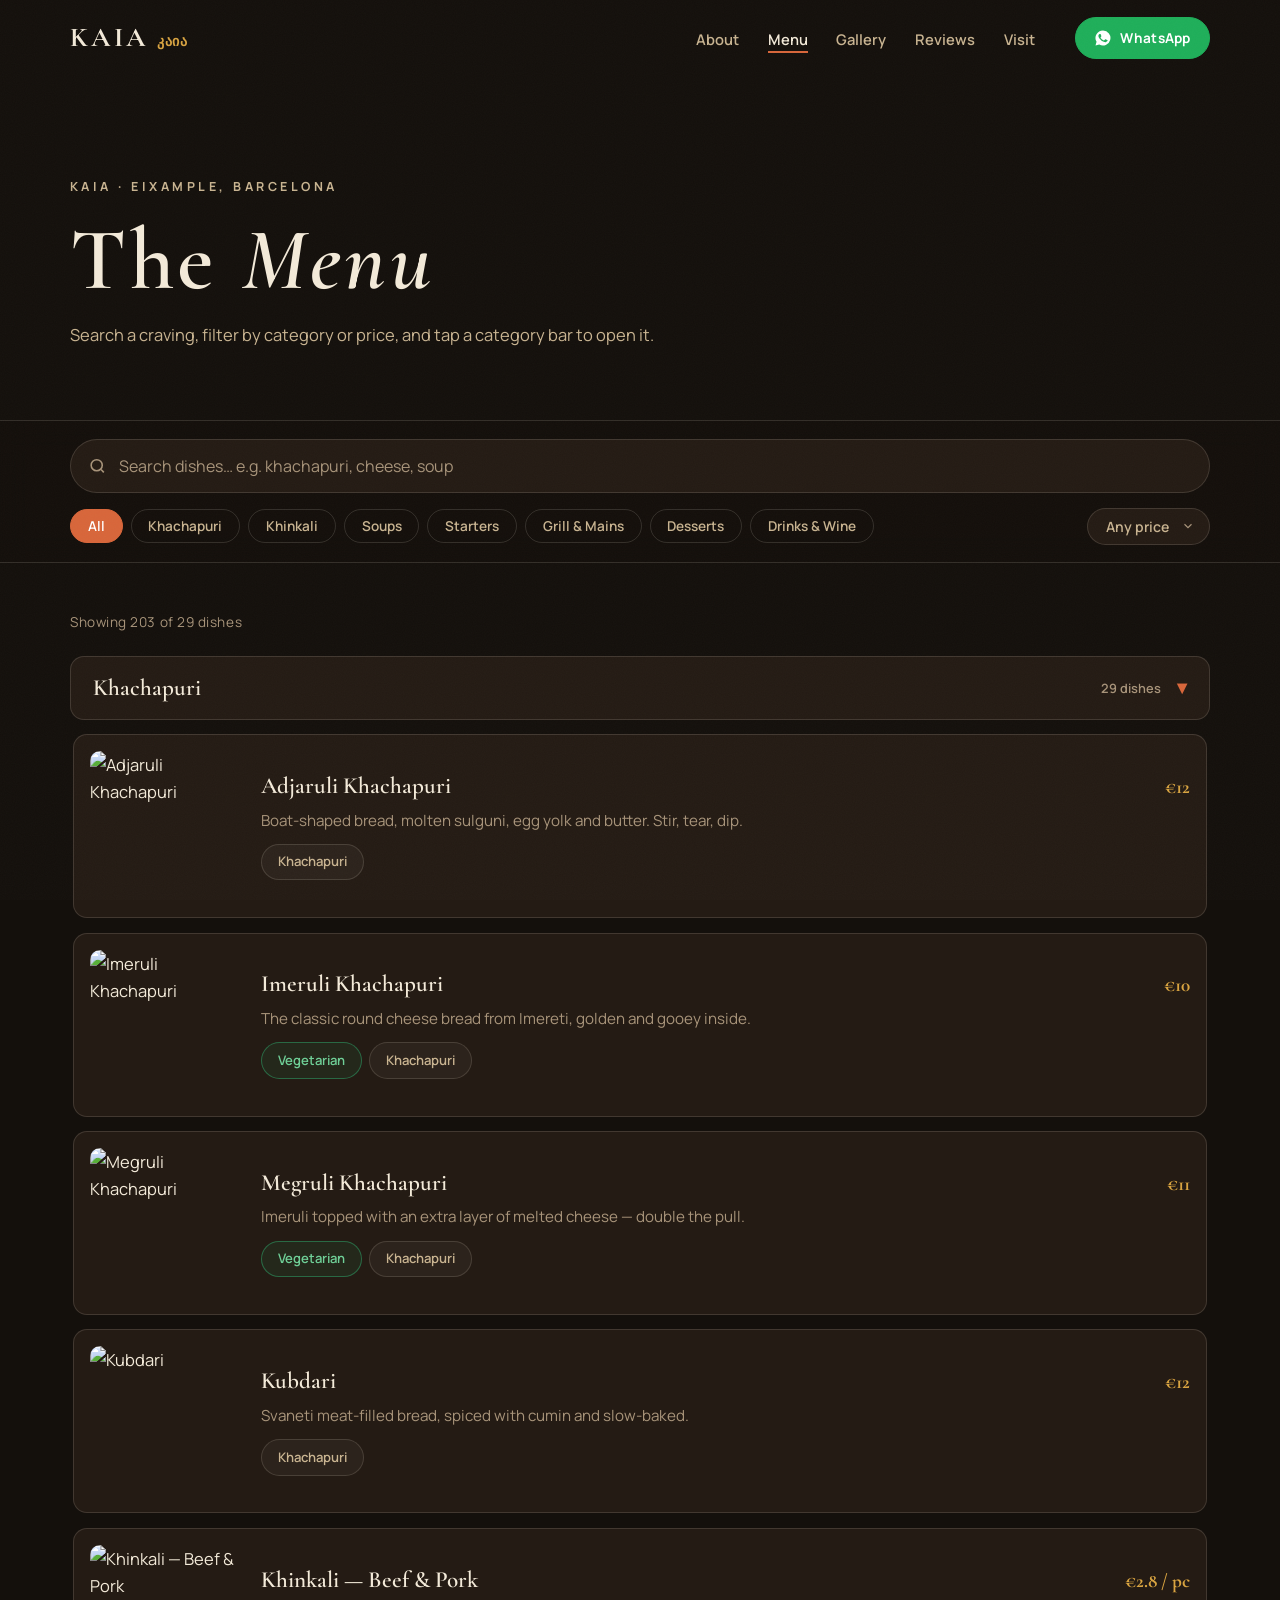
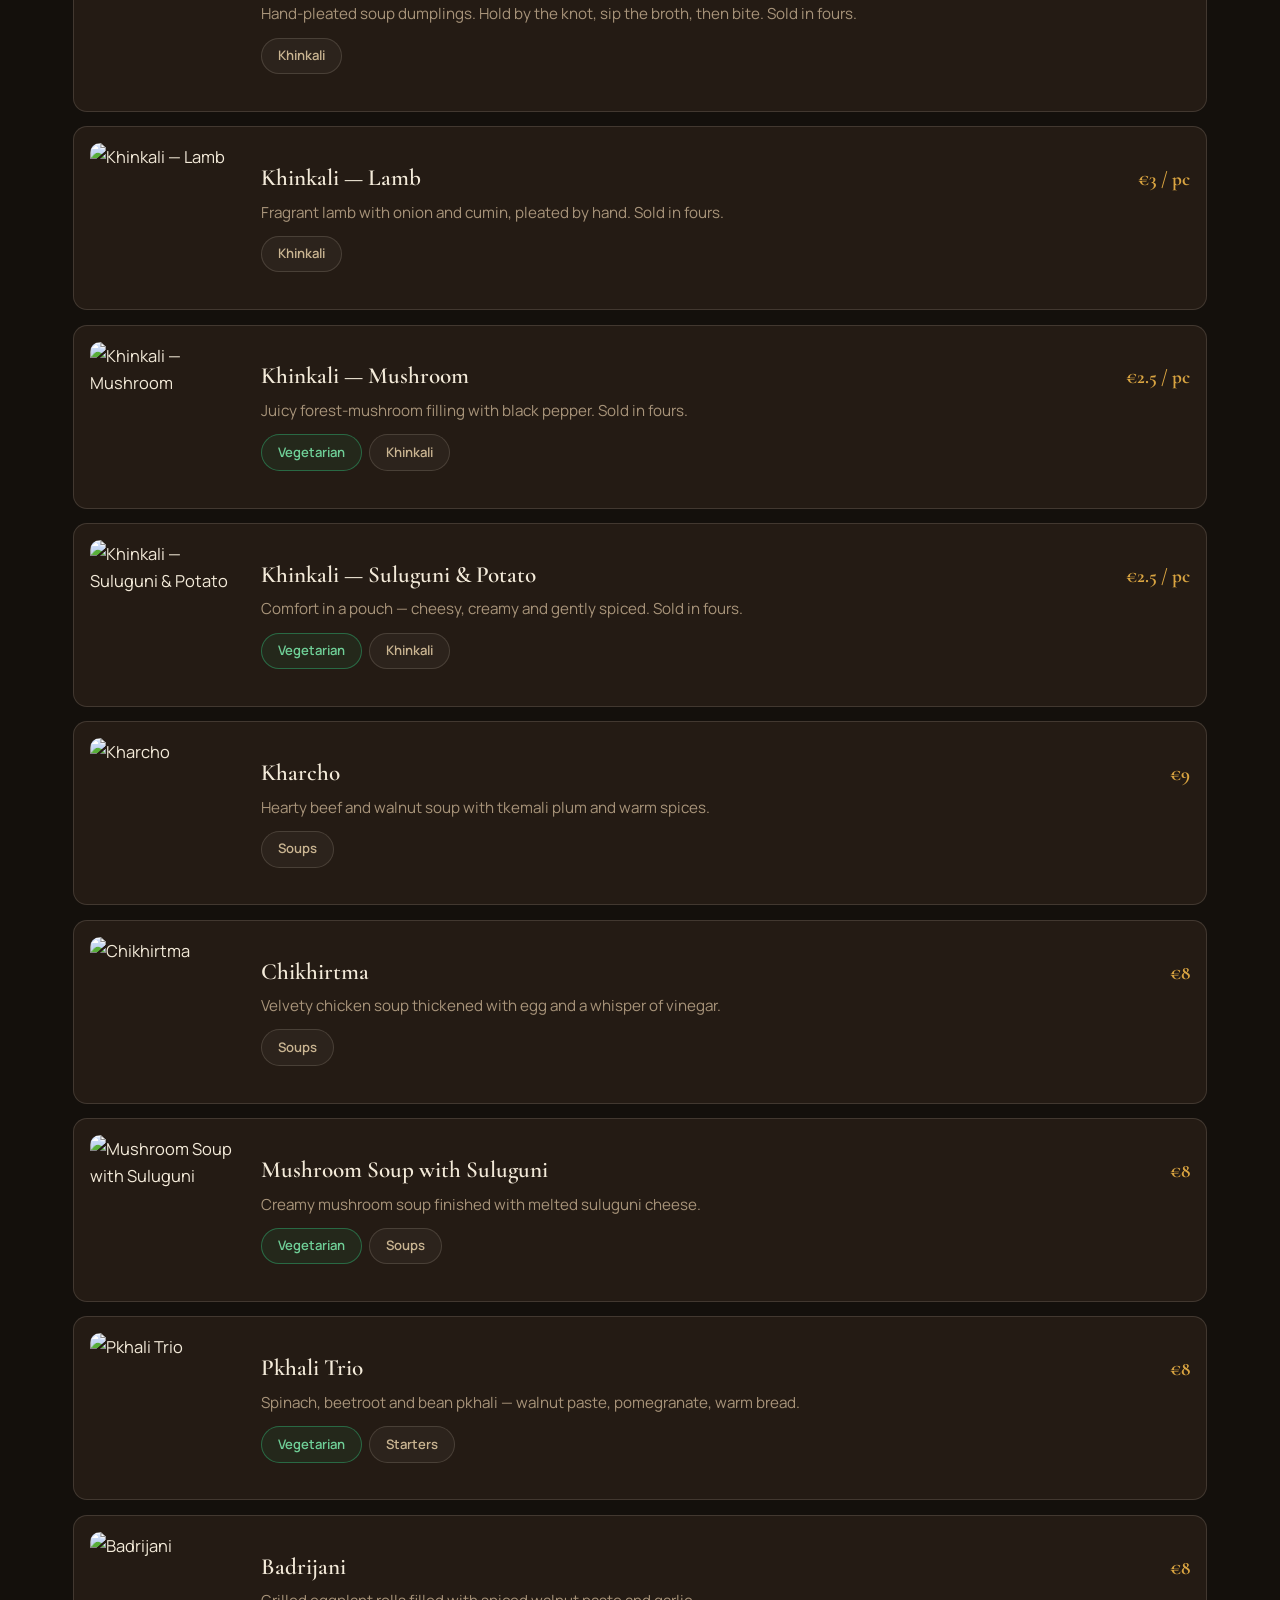
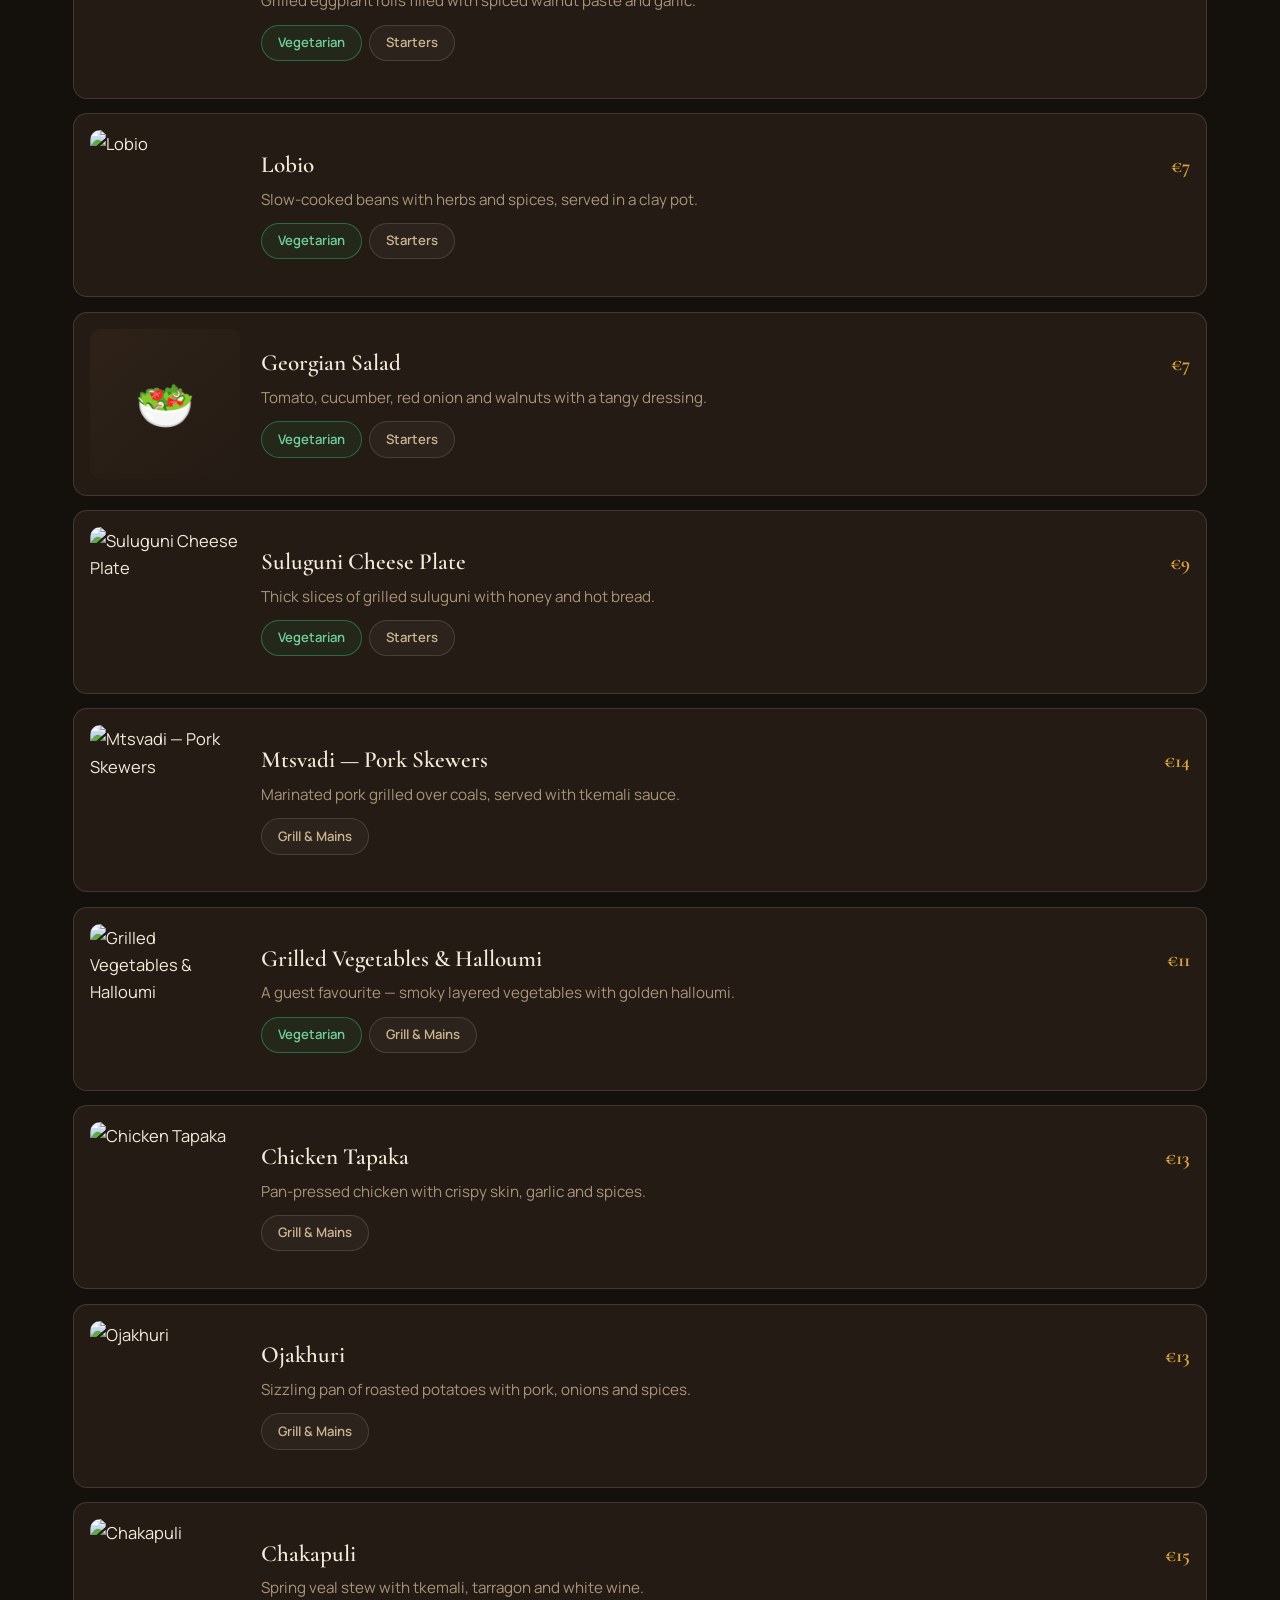
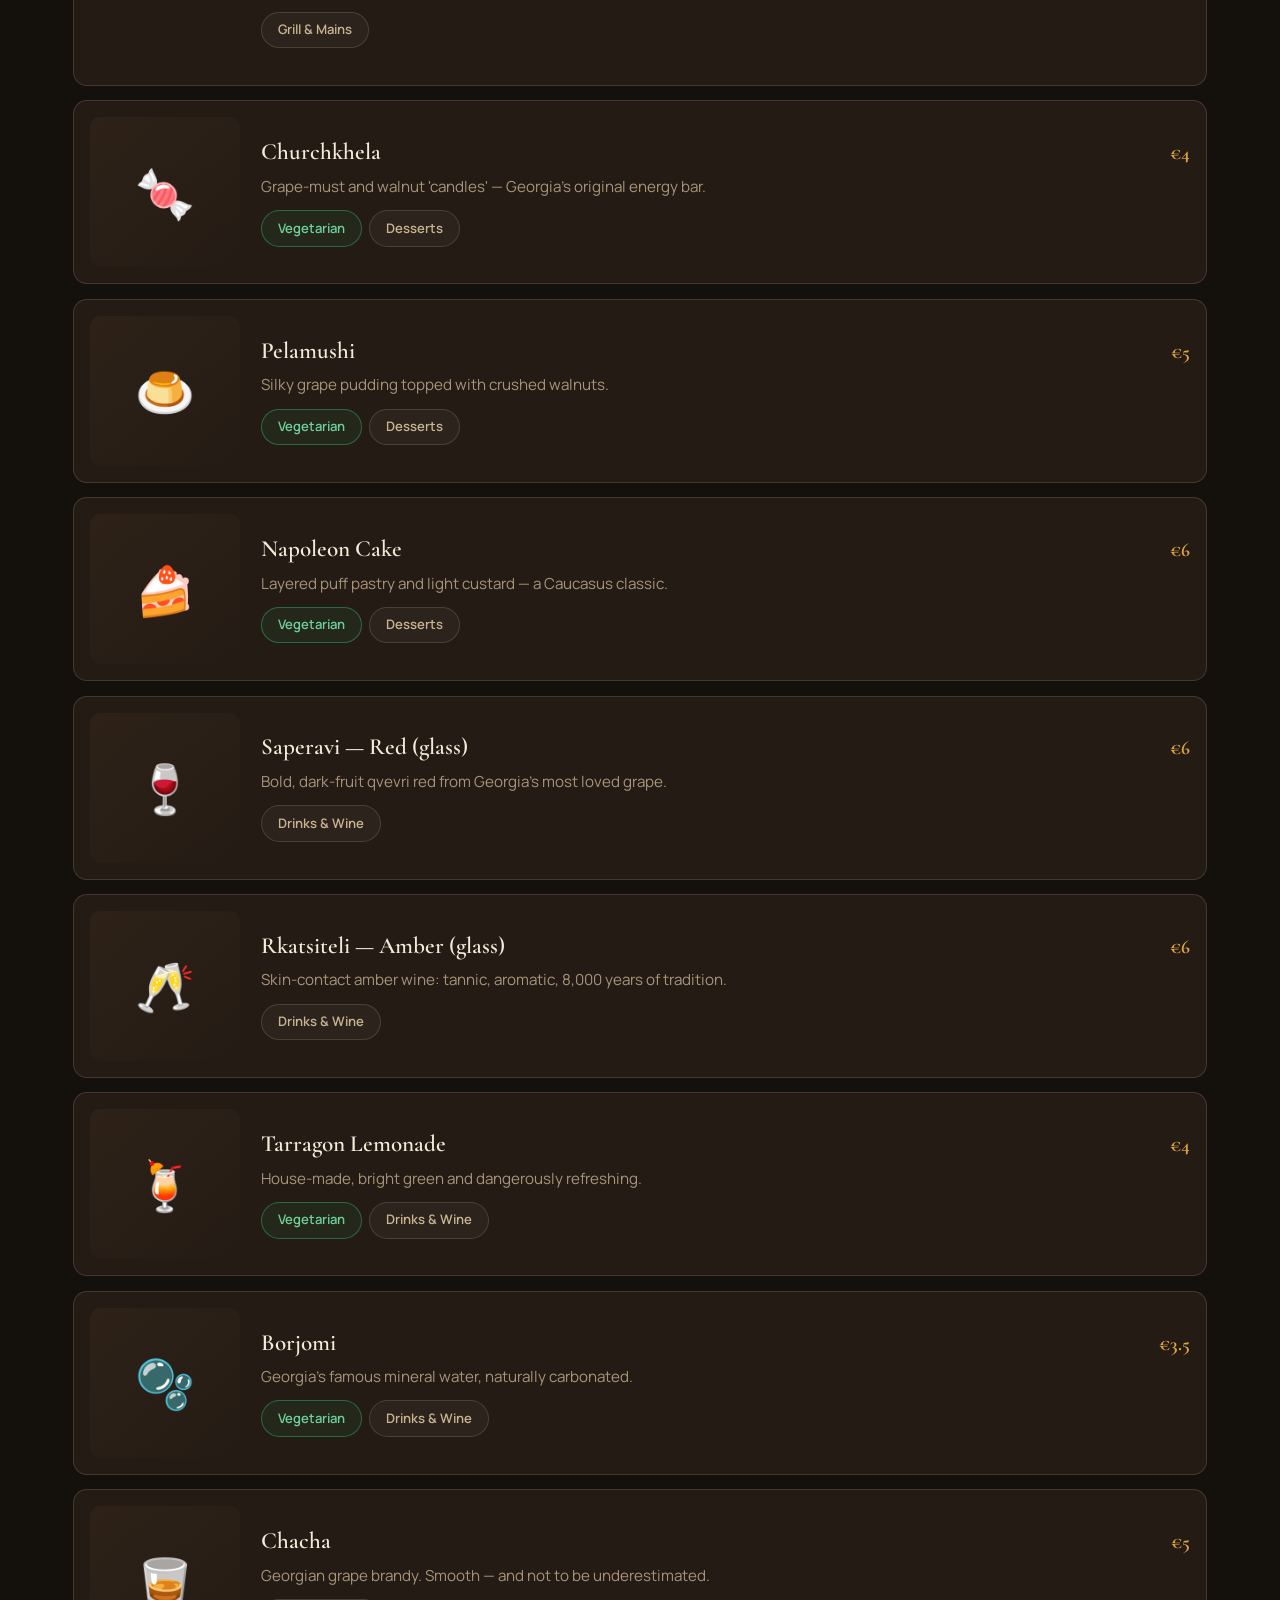
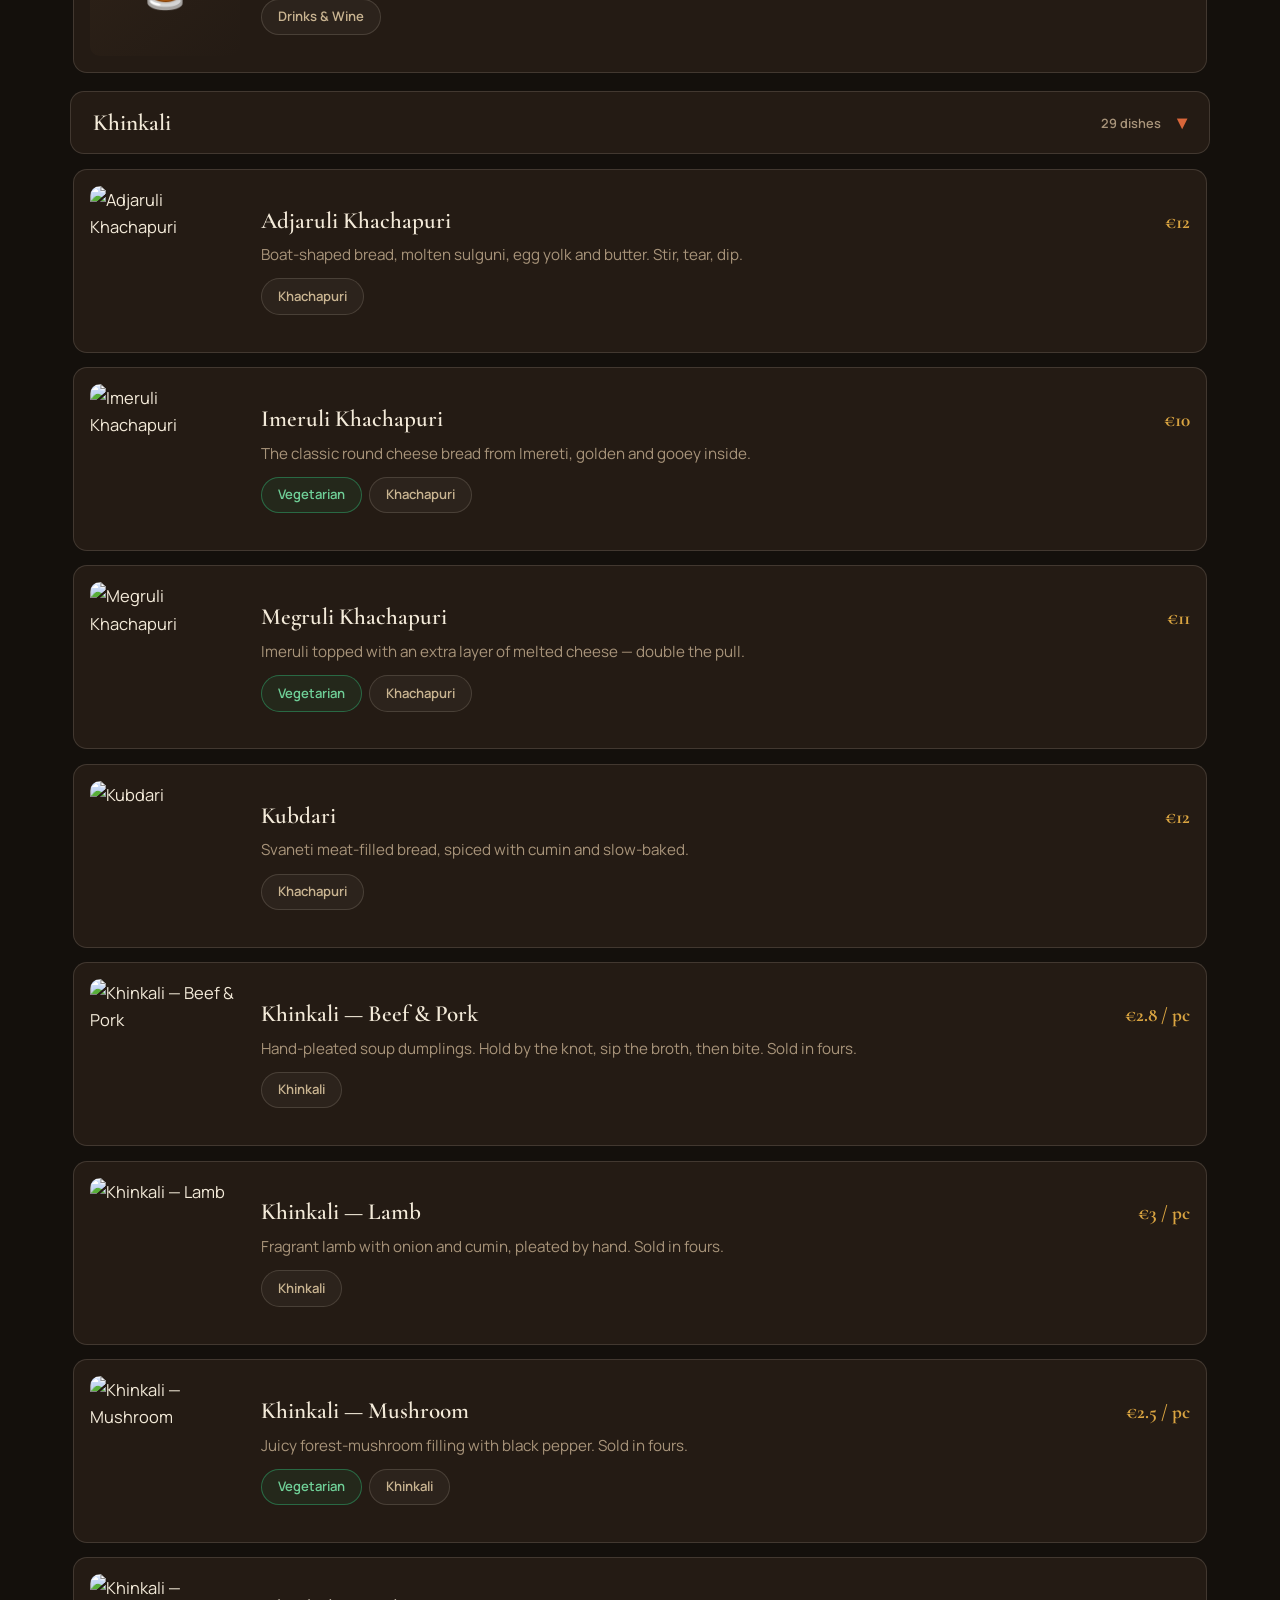
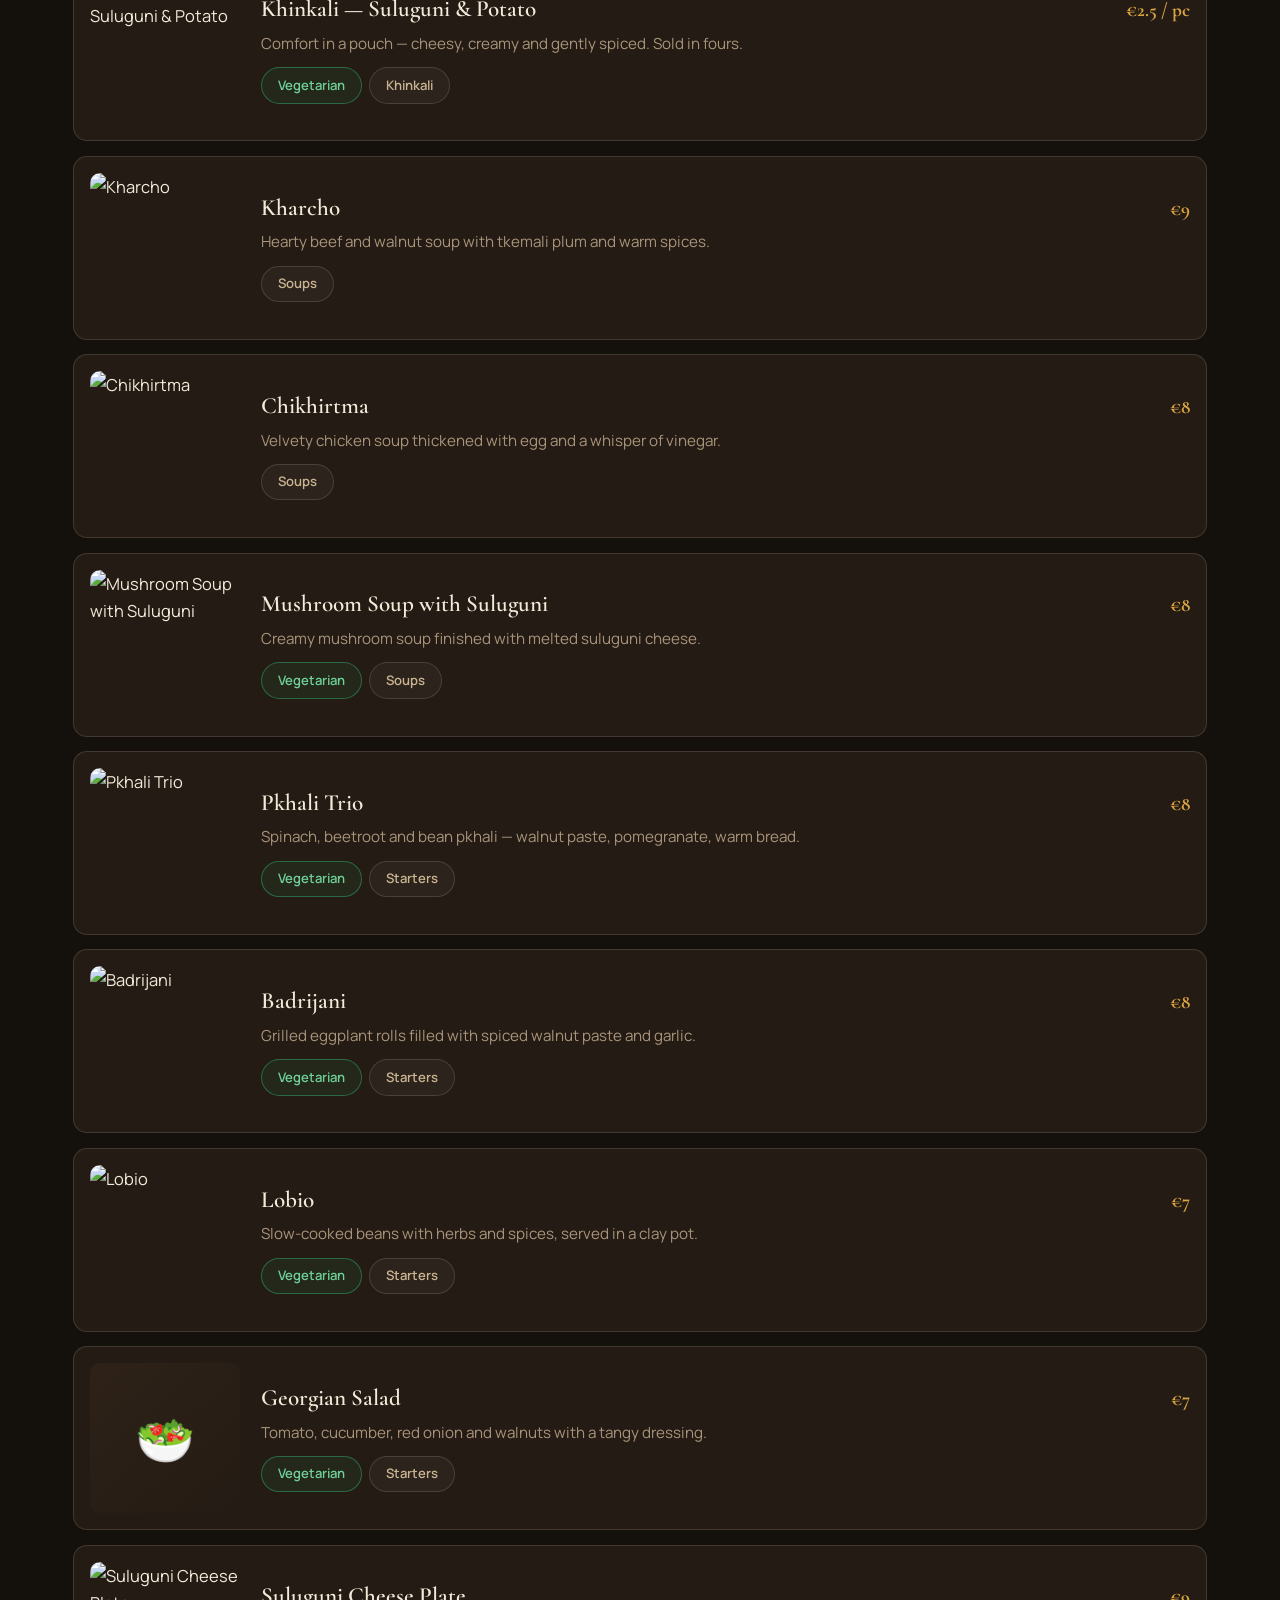
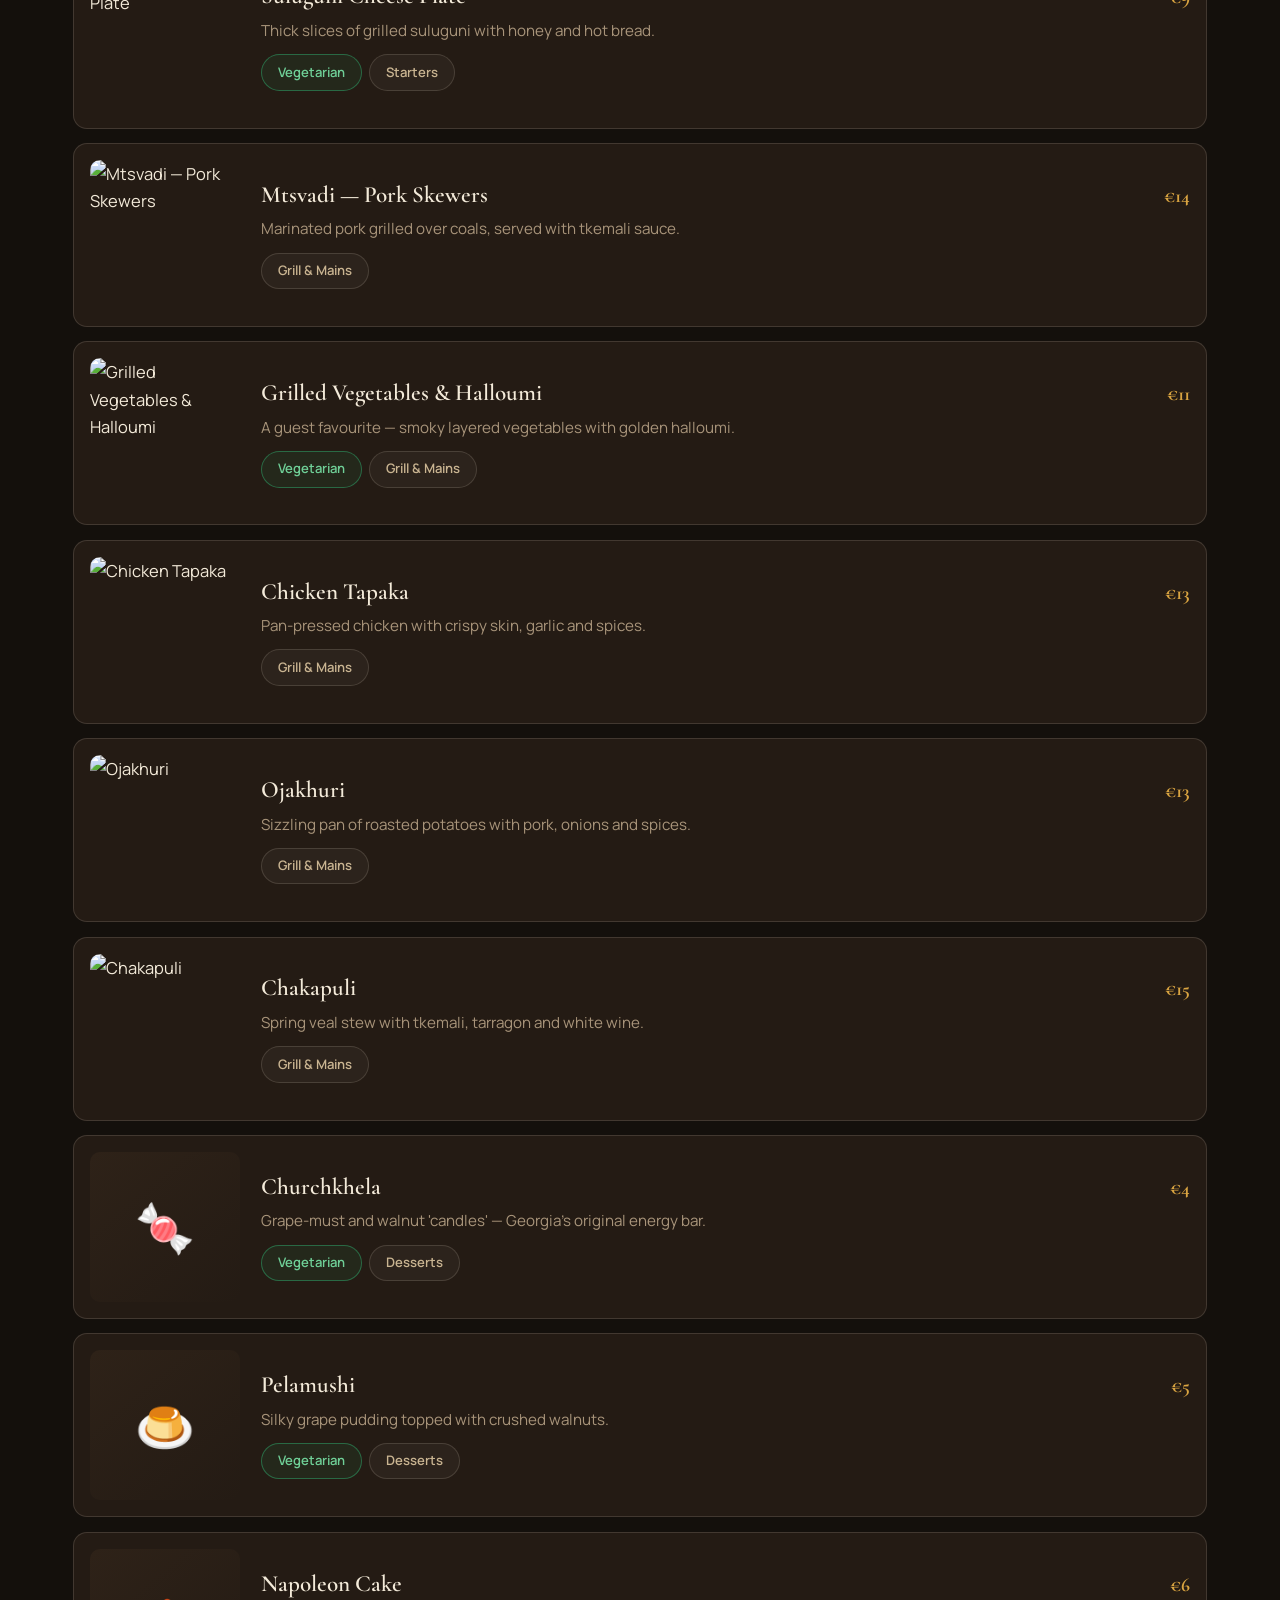
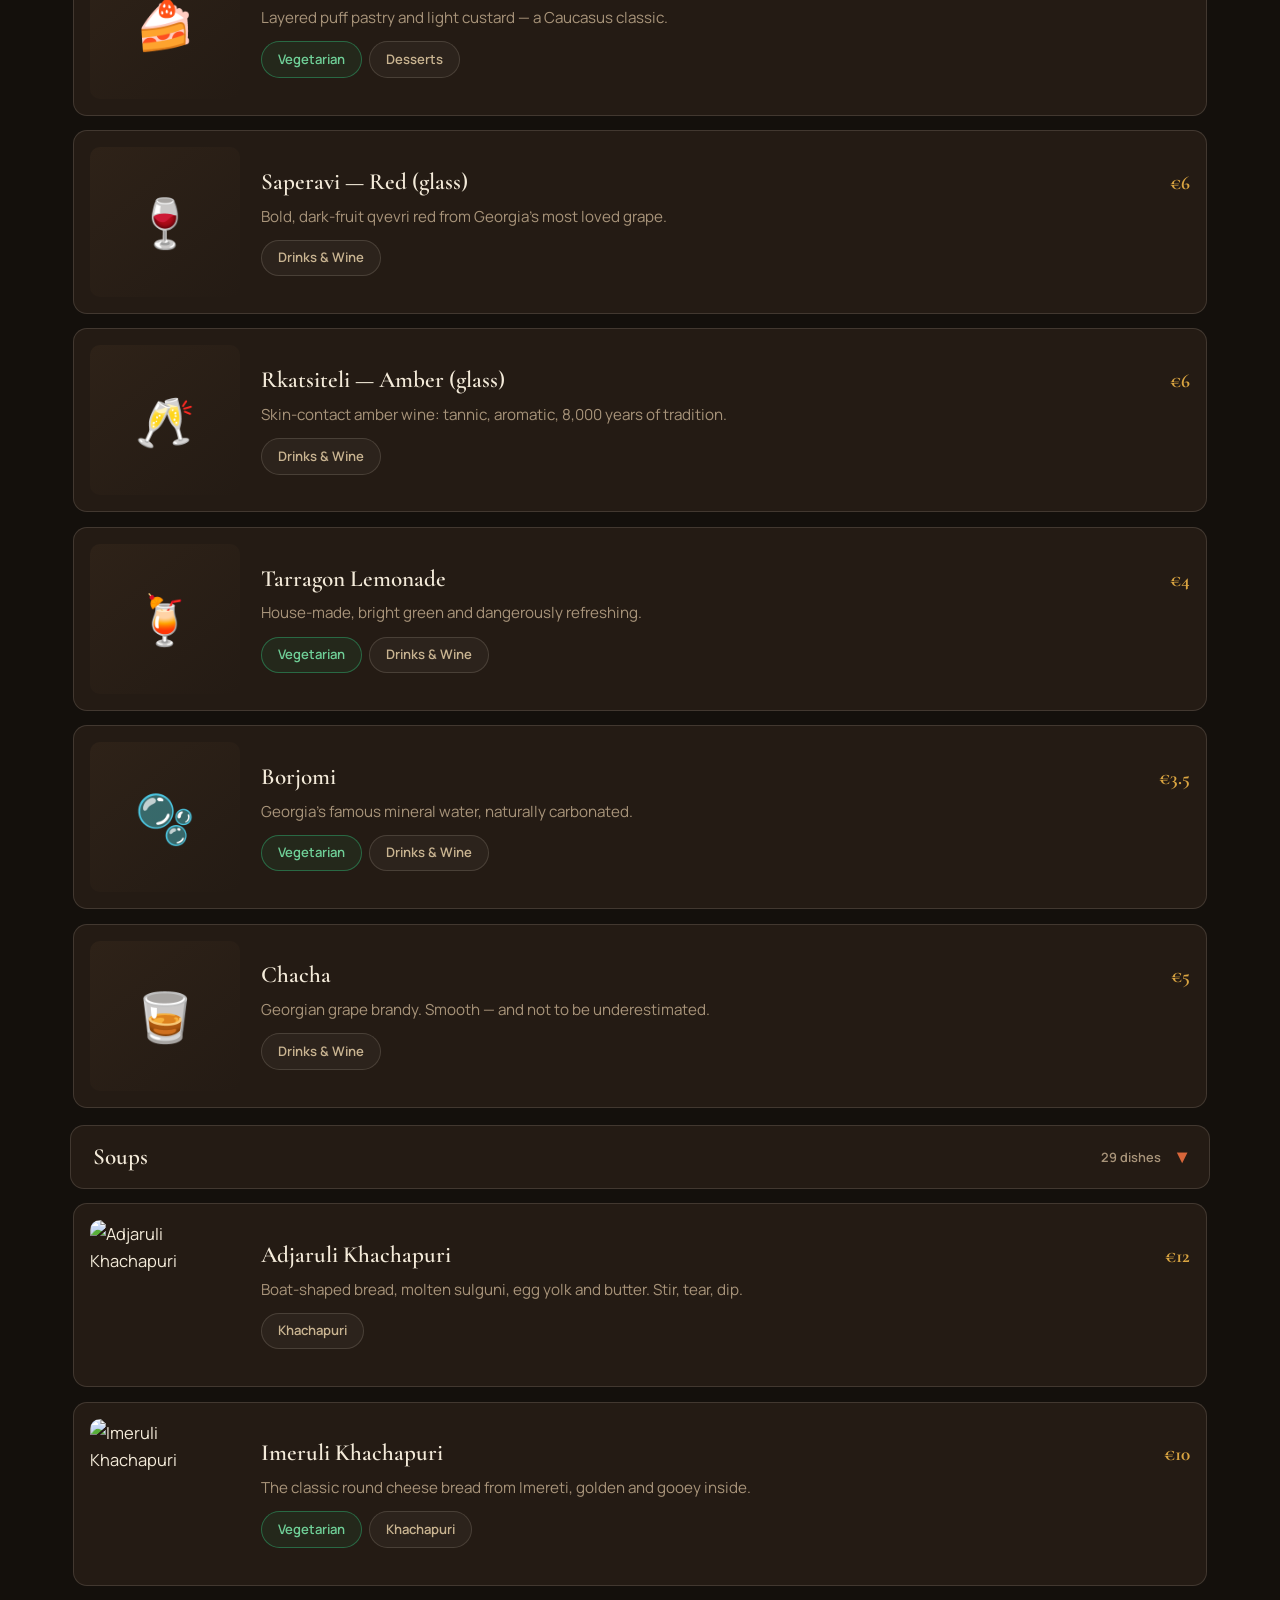
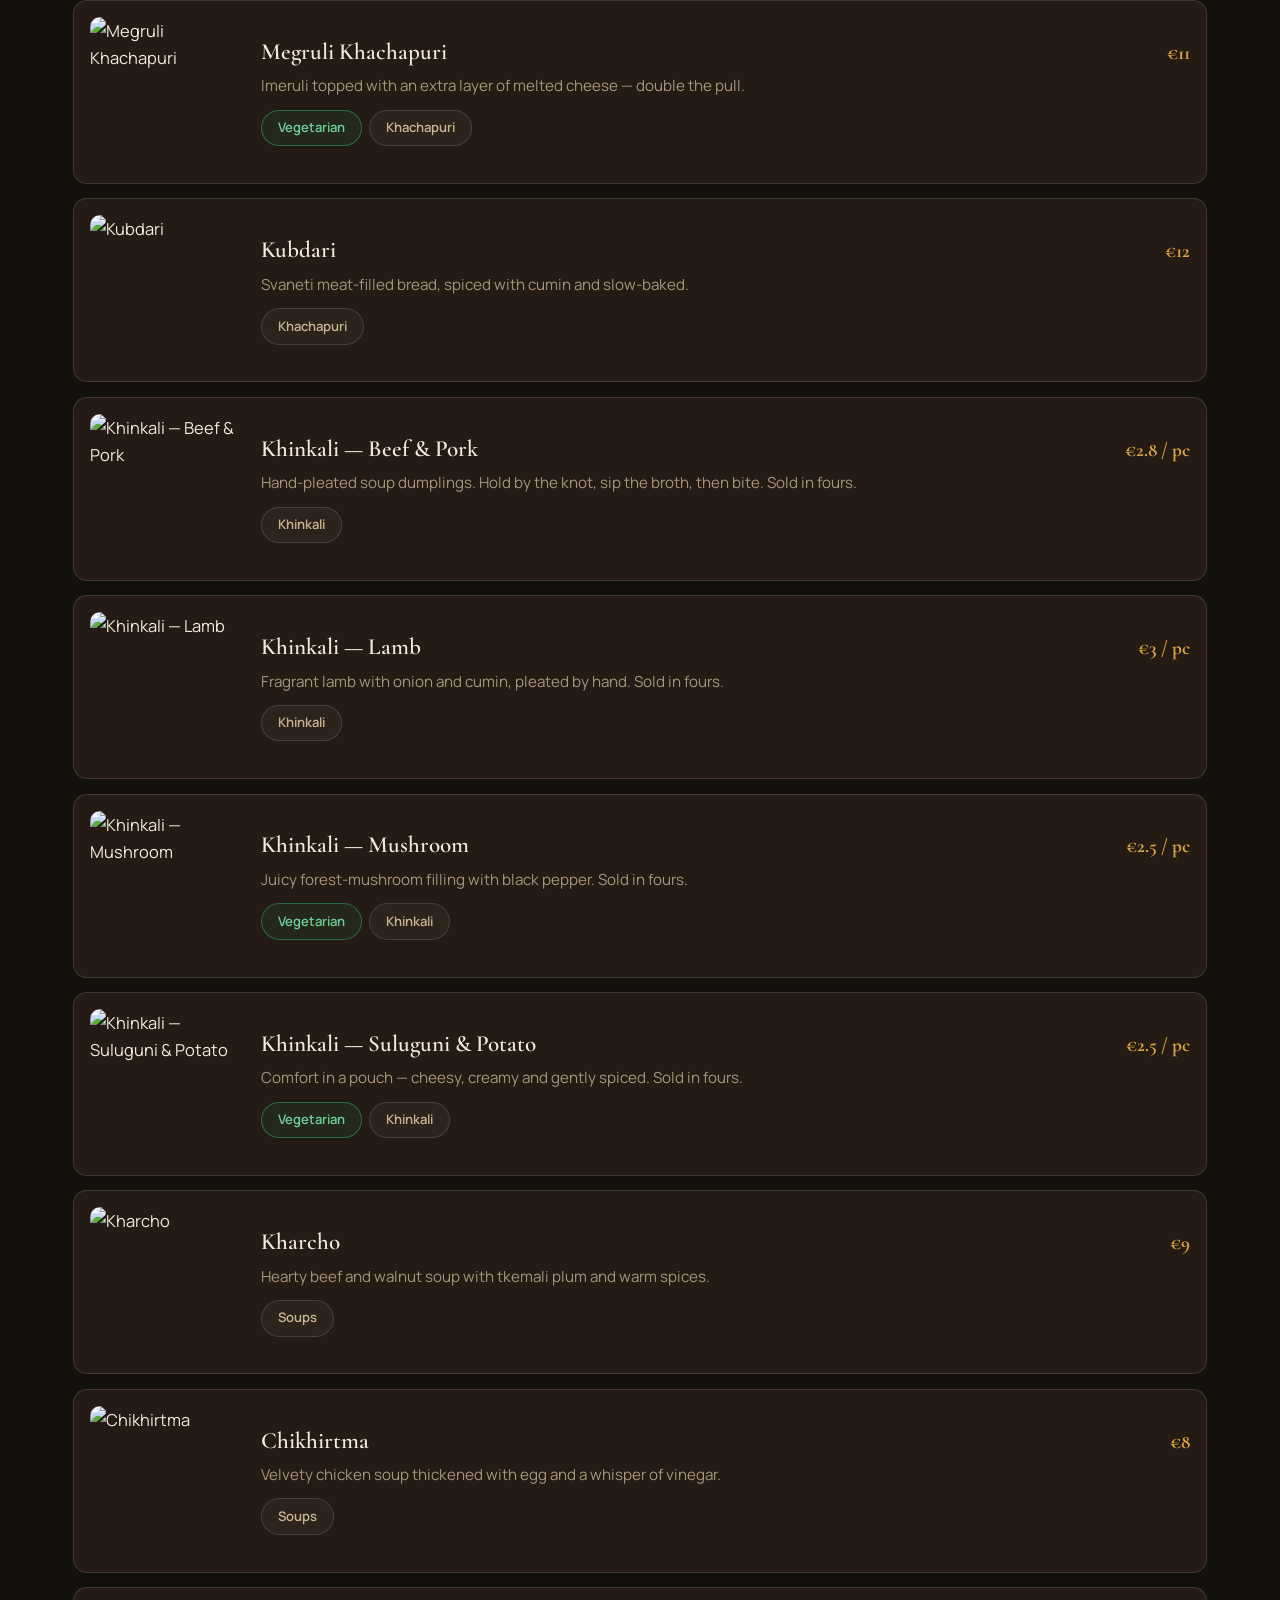
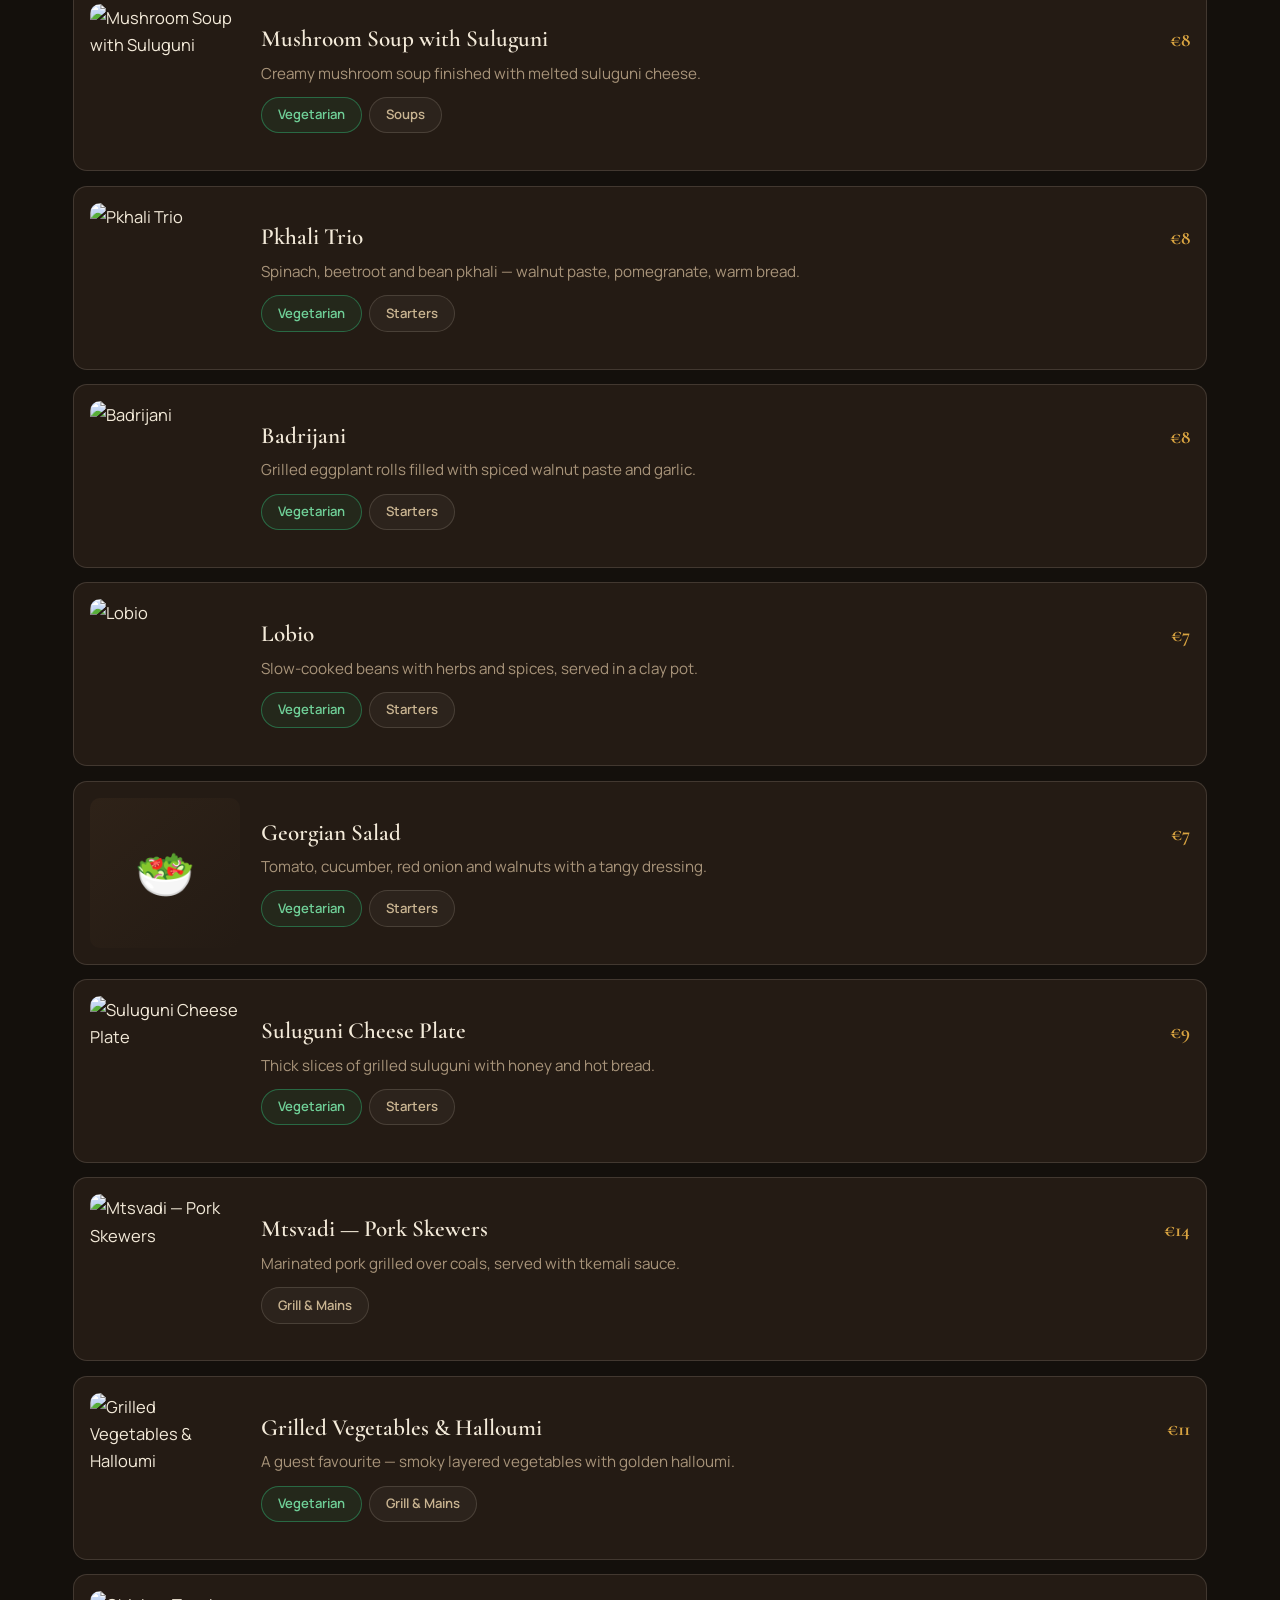
==== menu.html @ db38b692 "Add files via upload" ====
<!DOCTYPE html>
<html lang="en">
<head>
  <meta charset="UTF-8" />
  <meta name="viewport" content="width=device-width, initial-scale=1.0" />
  <title>Menu · KAIA — Authentic Georgian Restaurant, Barcelona</title>
  <meta name="description" content="The full KAIA menu — khachapuri, khinkali, soups, grill, desserts and qvevri wines. Search and filter by category and price." />
  <link rel="icon" href="data:image/svg+xml,<svg xmlns='http://www.w3.org/2000/svg' viewBox='0 0 100 100'><text y='.9em' font-size='90'>&#127863;</text></svg>" />
  <link rel="preconnect" href="https://fonts.googleapis.com" />
  <link rel="preconnect" href="https://fonts.gstatic.com" crossorigin />
  <link href="https://fonts.googleapis.com/css2?family=Cormorant+Garamond:ital,wght@0,500;0,600;0,700;1,500&family=Manrope:wght@400;500;600;700;800&display=swap" rel="stylesheet" />
  <link rel="stylesheet" href="style.css" />
</head>
<body>
  <div class="grain" aria-hidden="true"></div>

  <!-- ============ HEADER ============ -->
  <header class="site-header scrolled">
    <nav class="nav container">
      <a class="brand" href="index.html">KAIA<span class="brand-geo">&#4313;&#4304;&#4312;&#4304;</span></a>
      <button class="nav-toggle" aria-label="Open menu" aria-expanded="false">
        <span></span><span></span><span></span>
      </button>
      <ul class="nav-links">
        <li><a href="index.html#about">About</a></li>
        <li><a href="menu.html" class="active">Menu</a></li>
        <li><a href="index.html#gallery">Gallery</a></li>
        <li><a href="index.html#reviews">Reviews</a></li>
        <li><a href="index.html#visit">Visit</a></li>
      </ul>
      <a class="btn btn-small btn-wa nav-cta" href="https://wa.me/34669393813?text=Hello%20KAIA!%20I%27d%20like%20to%20book%20a%20table." target="_blank" rel="noopener"><svg viewBox="0 0 24 24" fill="currentColor" aria-hidden="true"><path d="M12 2a10 10 0 0 0-8.6 15.1L2 22l5-1.3A10 10 0 1 0 12 2zm5.5 14.1c-.2.7-1.3 1.3-1.9 1.4-.5.1-1.1.1-1.8-.1-.4-.1-1-.3-1.7-.6-2.9-1.3-4.8-4.2-5-4.4-.1-.2-1.2-1.6-1.2-3s.8-2.1 1-2.4c.3-.3.6-.4.8-.4h.6c.2 0 .4 0 .6.5l.9 2.1c.1.2.1.4 0 .6l-.4.6-.5.5c-.2.2-.3.4-.1.7.2.3.8 1.3 1.7 2.1 1.2 1.1 2.2 1.4 2.5 1.5.3.1.5.1.7-.1l1-1.2c.2-.3.4-.2.7-.1l2.1 1c.3.2.5.3.6.4.1.2.1.7-.1 1.1z"/></svg><span>WhatsApp</span></a>
    </nav>
  </header>

  <main>
    <!-- ============ PAGE HERO ============ -->
    <section class="page-hero">
      <div class="page-hero-bg" style="background-image:url('images/hero.jpg')" role="img" aria-label="Adjaruli khachapuri"></div>
      <div class="page-hero-scrim"></div>
      <div class="container page-hero-inner">
        <p class="eyebrow reveal">KAIA &middot; Eixample, Barcelona</p>
        <h1 class="reveal">The <em>Menu</em></h1>
        <p class="reveal">Search a craving, filter by category or price, and tap a category bar to open it.</p>
      </div>
    </section>

    <!-- ============ MENU TOOLS ============ -->
    <div class="menu-tools">
      <div class="container">
        <div class="search-wrap reveal">
          <svg class="search-icon" viewBox="0 0 24 24" fill="none" stroke="currentColor" stroke-width="2" aria-hidden="true">
            <circle cx="11" cy="11" r="7"></circle><path d="m20 20-3.5-3.5"></path>
          </svg>
          <input type="search" id="menu-search" placeholder="Search dishes&hellip; e.g. khachapuri, cheese, soup" aria-label="Search dishes" />
        </div>
        <div class="filter-row reveal">
          <div class="cat-chips" id="cat-chips" role="group" aria-label="Filter by category"></div>
          <select id="price-filter" class="price-select" aria-label="Filter by price">
            <option value="any">Any price</option>
            <option value="under10">Under &euro;10</option>
            <option value="mid">&euro;10 &ndash; &euro;14</option>
            <option value="over15">&euro;15 &amp; over</option>
          </select>
        </div>
      </div>
    </div>

    <!-- ============ MENU LIST ============ -->
    <section class="section menu-section">
      <div class="container">
        <p class="results-count" id="results-count"></p>
        <div id="menu-list"></div>
        <div class="menu-empty" id="menu-empty" hidden>
          <p>No dishes match your search.</p>
          <button class="btn btn-ghost" id="clear-filters" type="button">Clear filters</button>
        </div>
        <p class="menu-note reveal">Dish names and prices are samples &mdash; confirm the current menu on WhatsApp.</p>
      </div>
    </section>

    <!-- ============ CTA BAND ============ -->
    <section class="section section-alt">
      <div class="container cta-inner reveal">
        <h2>Questions about <em>today&rsquo;s specials?</em></h2>
        <p>Message us on WhatsApp &mdash; we reply fast.</p>
        <a class="btn btn-wa" href="https://wa.me/34669393813?text=Hello%20KAIA!%20What%27s%20on%20today%27s%20menu%3F" target="_blank" rel="noopener"><svg viewBox="0 0 24 24" fill="currentColor" aria-hidden="true"><path d="M12 2a10 10 0 0 0-8.6 15.1L2 22l5-1.3A10 10 0 1 0 12 2zm5.5 14.1c-.2.7-1.3 1.3-1.9 1.4-.5.1-1.1.1-1.8-.1-.4-.1-1-.3-1.7-.6-2.9-1.3-4.8-4.2-5-4.4-.1-.2-1.2-1.6-1.2-3s.8-2.1 1-2.4c.3-.3.6-.4.8-.4h.6c.2 0 .4 0 .6.5l.9 2.1c.1.2.1.4 0 .6l-.4.6-.5.5c-.2.2-.3.4-.1.7.2.3.8 1.3 1.7 2.1 1.2 1.1 2.2 1.4 2.5 1.5.3.1.5.1.7-.1l1-1.2c.2-.3.4-.2.7-.1l2.1 1c.3.2.5.3.6.4.1.2.1.7-.1 1.1z"/></svg><span>Ask about today&rsquo;s menu</span></a>
      </div>
    </section>
  </main>

  <!-- ============ FOOTER ============ -->
  <footer class="site-footer">
    <div class="container footer-grid">
      <div>
        <a class="brand" href="index.html">KAIA<span class="brand-geo">&#4313;&#4304;&#4312;&#4304;</span></a>
        <p class="footer-tag">Authentic Georgian cuisine &middot; Eixample, Barcelona</p>
      </div>
      <ul class="footer-links">
        <li><a href="index.html#about">About</a></li>
        <li><a href="menu.html">Menu</a></li>
        <li><a href="index.html#gallery">Gallery</a></li>
        <li><a href="index.html#reviews">Reviews</a></li>
        <li><a href="index.html#visit">Visit</a></li>
      </ul>
      <div class="footer-contact">
        <a href="tel:+34669393813">+34 669 39 38 13</a>
        <a href="https://instagram.com/kaia.bcn" target="_blank" rel="noopener">Instagram &middot; @kaia.bcn</a>
        <p>Carrer de Mallorca, 246 &middot; 08008 Barcelona</p>
      </div>
    </div>
    <div class="container footer-bottom">
      <p>&copy; <span id="year"></span> KAIA Barcelona. All rights reserved.</p>
    </div>
  </footer>

  <script src="main.js"></script>
  <script src="menu.js"></script>
</body>
</html>
---- style.css ----
/* ============================================================
   KAIA — Georgian Restaurant, Barcelona
   Palette: ink / cream / terracotta / amber
   ============================================================ */
:root {
  --ink: #14100c;
  --coal: #1d1611;
  --panel: #241b14;
  --cream: #f3ead9;
  --sand: #c9b491;
  --muted: #a8947a;
  --terra: #d8663a;
  --terra-deep: #b04a26;
  --amber: #d9a441;
  --line: rgba(243, 234, 217, 0.14);
  --radius: 14px;
  --font-display: "Cormorant Garamond", Georgia, serif;
  --font-body: "Manrope", "Segoe UI", sans-serif;
  --header-h: 76px;
}

* { margin: 0; padding: 0; box-sizing: border-box; }
html { scroll-behavior: smooth; scroll-padding-top: var(--header-h); }
body {
  background: var(--ink);
  color: var(--cream);
  font-family: var(--font-body);
  font-size: 16.5px;
  line-height: 1.65;
  -webkit-font-smoothing: antialiased;
  overflow-x: hidden;
}
img { display: block; max-width: 100%; }
a { color: inherit; text-decoration: none; }
ul { list-style: none; }

.container { width: min(1140px, 92%); margin-inline: auto; }

/* subtle film grain */
.grain {
  position: fixed; inset: 0; z-index: 200; pointer-events: none; opacity: .05;
  background-image: url("data:image/svg+xml,%3Csvg xmlns='http://www.w3.org/2000/svg' width='140' height='140'%3E%3Cfilter id='n'%3E%3CfeTurbulence type='fractalNoise' baseFrequency='0.9' numOctaves='2'/%3E%3C/filter%3E%3Crect width='100%25' height='100%25' filter='url(%23n)' opacity='0.55'/%3E%3C/svg%3E");
}

/* ---------- typography ---------- */
h1, h2, h3 { font-family: var(--font-display); font-weight: 600; line-height: 1.08; }
h2 { font-size: clamp(2.1rem, 4.4vw, 3.2rem); letter-spacing: .01em; }
h2 em { font-style: italic; color: var(--amber); }
h3 { font-size: 1.5rem; }
.eyebrow {
  font-size: .78rem; font-weight: 700; letter-spacing: .28em; text-transform: uppercase;
  color: var(--terra); margin-bottom: 1rem;
}

/* ---------- buttons ---------- */
.btn {
  display: inline-block; padding: .95rem 1.9rem; border-radius: 999px;
  background: var(--terra); color: #fff; font-weight: 700; font-size: .95rem;
  letter-spacing: .02em; border: 1px solid var(--terra);
  transition: transform .25s ease, background .25s ease, border-color .25s ease, box-shadow .25s ease;
}
.btn:hover { background: var(--terra-deep); border-color: var(--terra-deep); transform: translateY(-2px); box-shadow: 0 12px 28px rgba(216, 102, 58, .28); }
.btn-ghost { background: transparent; border-color: var(--line); color: var(--cream); }
.btn-ghost:hover { background: rgba(243, 234, 217, .08); border-color: var(--sand); box-shadow: none; }
.btn-light { background: var(--cream); border-color: var(--cream); color: var(--ink); }
.btn-light:hover { background: #fff; border-color: #fff; color: var(--ink); }
.btn-small { padding: .55rem 1.15rem; font-size: .85rem; }

/* ---------- header ---------- */
.site-header {
  position: fixed; inset: 0 0 auto 0; z-index: 100; height: var(--header-h);
  display: flex; align-items: center;
  transition: background .35s ease, box-shadow .35s ease, backdrop-filter .35s ease;
}
.site-header.scrolled {
  background: rgba(20, 16, 12, .82);
  backdrop-filter: blur(14px); -webkit-backdrop-filter: blur(14px);
  box-shadow: 0 1px 0 var(--line);
}
.nav { display: flex; align-items: center; gap: 2rem; }
.brand {
  font-family: var(--font-display); font-size: 1.7rem; font-weight: 700; letter-spacing: .12em;
  display: inline-flex; align-items: baseline; gap: .55rem;
}
.brand-geo { font-size: .85rem; color: var(--amber); letter-spacing: .05em; }
.nav-links { display: flex; gap: 1.8rem; margin-left: auto; }
.nav-links a {
  font-size: .92rem; font-weight: 600; color: var(--sand); position: relative; padding: .3rem 0;
  transition: color .25s ease;
}
.nav-links a::after {
  content: ""; position: absolute; left: 0; bottom: 0; height: 2px; width: 0;
  background: var(--terra); transition: width .3s ease;
}
.nav-links a:hover, .nav-links a.active { color: var(--cream); }
.nav-links a:hover::after, .nav-links a.active::after { width: 100%; }
.nav-cta { margin-left: .5rem; }
.nav-toggle { display: none; }

/* ---------- hero ---------- */
.hero { position: relative; min-height: 100svh; display: flex; align-items: center; }
.hero-bg {
  position: absolute; inset: 0;
  background: url("images/hero.jpg") center 32% / cover no-repeat;
  transform: scale(1.04);
  animation: heroDrift 18s ease-in-out infinite alternate;
}
@keyframes heroDrift { from { transform: scale(1.04) translateY(0); } to { transform: scale(1.1) translateY(-1.5%); } }
.hero-scrim {
  position: absolute; inset: 0;
  background: linear-gradient(180deg, rgba(20,16,12,.62) 0%, rgba(20,16,12,.35) 40%, rgba(20,16,12,.92) 100%),
              radial-gradient(ellipse at 30% 60%, rgba(20,16,12,.15), rgba(20,16,12,.75));
}
.hero-inner { position: relative; z-index: 2; padding: 9rem 0 6rem; max-width: 780px; }
.hero-title {
  font-size: clamp(4.2rem, 14vw, 9.5rem); font-weight: 700; letter-spacing: .16em;
  margin: .2rem 0 1.2rem; text-indent: .16em;
  background: linear-gradient(120deg, var(--cream) 30%, var(--amber) 70%, var(--terra) 100%);
  -webkit-background-clip: text; background-clip: text; color: transparent;
  text-shadow: 0 20px 60px rgba(0,0,0,.35);
}
.hero-sub { font-size: clamp(1.05rem, 2vw, 1.3rem); color: var(--sand); max-width: 34em; }
.hero-cta { display: flex; flex-wrap: wrap; gap: .9rem; margin-top: 2.2rem; }
.rating-pill {
  display: inline-flex; align-items: center; gap: .45rem; margin-top: 2rem;
  padding: .55rem 1.15rem; border-radius: 999px; font-size: .9rem;
  border: 1px solid var(--line); background: rgba(20,16,12,.55); backdrop-filter: blur(8px);
}
.stars { color: var(--amber); letter-spacing: .12em; }
.scroll-hint {
  position: absolute; bottom: 2rem; left: 50%; transform: translateX(-50%); z-index: 2;
  width: 44px; height: 44px; border: 1px solid var(--line); border-radius: 50%;
  display: grid; place-items: center; color: var(--sand); font-size: 1.1rem;
  animation: hintFloat 2.4s ease-in-out infinite; transition: color .25s, border-color .25s;
}
.scroll-hint:hover { color: var(--cream); border-color: var(--sand); }
@keyframes hintFloat { 0%,100% { transform: translate(-50%, 0); } 50% { transform: translate(-50%, 8px); } }

/* ---------- marquee ---------- */
.marquee { overflow: hidden; border-block: 1px solid var(--line); background: var(--coal); padding: .85rem 0; }
.marquee-track { display: flex; width: max-content; animation: marquee 26s linear infinite; }
.marquee-track span {
  font-family: var(--font-display); font-size: 1.25rem; letter-spacing: .22em; text-transform: uppercase;
  color: var(--muted); white-space: nowrap;
}
@keyframes marquee { to { transform: translateX(-50%); } }

/* ---------- sections ---------- */
.section { padding: 6.5rem 0; }
.section-alt { background: var(--coal); }
.section-head { max-width: 640px; margin-bottom: 3.2rem; }
.section-lead { color: var(--muted); margin-top: 1rem; }

/* ---------- about ---------- */
.about-grid { display: grid; grid-template-columns: 1fr 1.1fr; gap: clamp(2.5rem, 6vw, 5rem); align-items: center; }
.about-media { position: relative; }
.about-media img { border-radius: var(--radius); box-shadow: 0 30px 70px rgba(0,0,0,.45); }
.about-media::before {
  content: ""; position: absolute; inset: 1.1rem -1.1rem -1.1rem 1.1rem; z-index: -1;
  border: 1px solid var(--terra); border-radius: var(--radius); opacity: .55;
}
.about-media figcaption {
  position: absolute; left: 1.2rem; bottom: 1.1rem; font-family: var(--font-display); font-style: italic;
  font-size: 1.05rem; color: var(--cream); text-shadow: 0 2px 12px rgba(0,0,0,.8);
}
.about-text p + p { margin-top: 1rem; }
.about-text p { color: var(--sand); }
.about-text strong { color: var(--cream); }
.stats { display: grid; grid-template-columns: repeat(2, 1fr); gap: 1.4rem 2rem; margin-top: 2.4rem; padding-top: 2rem; border-top: 1px solid var(--line); }
.stat-num { display: block; font-family: var(--font-display); font-size: 2.2rem; font-weight: 700; color: var(--amber); line-height: 1; }
.stat-label { font-size: .82rem; color: var(--muted); letter-spacing: .04em; }

/* ---------- menu ---------- */
.menu-grid { display: grid; grid-template-columns: repeat(3, 1fr); gap: 1.6rem; }
.dish-card {
  background: var(--panel); border: 1px solid var(--line); border-radius: var(--radius);
  overflow: hidden; display: flex; flex-direction: column;
  transition: transform .35s ease, border-color .35s ease, box-shadow .35s ease;
}
.dish-card:hover { transform: translateY(-6px); border-color: rgba(216,102,58,.5); box-shadow: 0 24px 50px rgba(0,0,0,.4); }
.dish-media { aspect-ratio: 4 / 3; overflow: hidden; }
.dish-media img { width: 100%; height: 100%; object-fit: cover; transition: transform .6s ease; }
.dish-card:hover .dish-media img { transform: scale(1.06); }
.dish-body { padding: 1.4rem 1.5rem 1.6rem; display: flex; flex-direction: column; gap: .55rem; flex: 1; }
.dish-top { display: flex; align-items: baseline; justify-content: space-between; gap: 1rem; }
.dish-top h3 { font-size: 1.45rem; }
.price { font-family: var(--font-display); font-size: 1.15rem; font-weight: 700; color: var(--amber); white-space: nowrap; }
.dish-body p { color: var(--muted); font-size: .95rem; }
.dish-card-accent {
  background: linear-gradient(140deg, var(--terra-deep), #8f3a1d);
  border-color: transparent; justify-content: center;
}
.dish-card-accent .eyebrow { color: #ffd9a0; }
.dish-card-accent h3 { font-size: 1.9rem; color: #fff; }
.dish-card-accent p { color: rgba(255,255,255,.85); }
.dish-card-accent .btn { align-self: flex-start; margin-top: .6rem; }
.menu-note { margin-top: 2rem; font-size: .85rem; color: var(--muted); font-style: italic; }

/* ---------- gallery ---------- */
.gallery-grid { display: grid; grid-template-columns: repeat(3, 1fr); gap: 1.1rem; }
.g-item { border-radius: var(--radius); overflow: hidden; border: 1px solid var(--line); }
.g-wide { grid-column: span 2; }
.g-item img { width: 100%; height: 100%; object-fit: cover; aspect-ratio: 4 / 3; transition: transform .6s ease, filter .6s ease; filter: saturate(.92); }
.g-wide img { aspect-ratio: 8 / 3; }
.g-item:hover img { transform: scale(1.05); filter: saturate(1.1); }

/* ---------- reviews ---------- */
.review-grid { display: grid; grid-template-columns: repeat(2, 1fr); gap: 1.4rem; }
.review-card {
  background: var(--panel); border: 1px solid var(--line); border-radius: var(--radius);
  padding: 1.8rem 2rem; position: relative;
}
.review-card::before {
  content: "\201C"; position: absolute; top: .4rem; right: 1.2rem; font-family: var(--font-display);
  font-size: 5rem; line-height: 1; color: rgba(217, 164, 65, .18);
}
.review-card p { font-family: var(--font-display); font-size: 1.35rem; font-style: italic; margin: .7rem 0 1rem; color: var(--cream); }
.review-card footer { font-size: .85rem; color: var(--muted); }
.reviews-cta { margin-top: 2.4rem; text-align: center; }

/* ---------- visit ---------- */
.visit-grid { display: grid; grid-template-columns: 1fr 1.1fr; gap: clamp(2.5rem, 6vw, 4.5rem); align-items: stretch; }
.info-list { margin-top: 1.8rem; display: grid; gap: 1.3rem; }
.info-list li { display: grid; grid-template-columns: 96px 1fr; gap: 1rem; align-items: start; }
.info-label { font-size: .75rem; font-weight: 700; letter-spacing: .18em; text-transform: uppercase; color: var(--terra); padding-top: .25rem; }
.info-list a { border-bottom: 1px solid var(--line); transition: border-color .25s, color .25s; }
.info-list a:hover { color: var(--amber); border-color: var(--amber); }
.chips { display: flex; flex-wrap: wrap; gap: .55rem; margin-top: 1.8rem; }
.chip {
  padding: .4rem 1rem; border-radius: 999px; font-size: .82rem; font-weight: 600;
  border: 1px solid var(--line); color: var(--sand); background: rgba(243,234,217,.04);
}
.visit-cta { display: flex; flex-wrap: wrap; gap: .8rem; margin-top: 2.2rem; }
.visit-map { border-radius: var(--radius); overflow: hidden; border: 1px solid var(--line); min-height: 420px; }
.visit-map iframe { width: 100%; height: 100%; min-height: 420px; border: 0; display: block; filter: grayscale(.35) contrast(1.02); }

/* ---------- footer ---------- */
.site-footer { border-top: 1px solid var(--line); background: var(--coal); padding: 3.5rem 0 0; }
.footer-grid { display: grid; grid-template-columns: 1.3fr 1fr 1fr; gap: 2.5rem; padding-bottom: 2.5rem; }
.footer-tag { color: var(--muted); font-size: .92rem; margin-top: .6rem; }
.footer-links { display: grid; gap: .55rem; align-content: start; }
.footer-links a, .footer-contact a { color: var(--sand); font-size: .95rem; transition: color .25s; }
.footer-links a:hover, .footer-contact a:hover { color: var(--amber); }
.footer-contact { display: grid; gap: .55rem; align-content: start; }
.footer-contact p { color: var(--muted); font-size: .9rem; }
.footer-bottom { border-top: 1px solid var(--line); padding-block: 1.3rem; }
.footer-bottom p { color: var(--muted); font-size: .82rem; }

/* ---------- reveal animations ---------- */
.reveal { opacity: 0; transform: translateY(26px); transition: opacity .7s ease, transform .7s ease; }
.reveal.visible { opacity: 1; transform: none; }
.menu-grid .reveal:nth-child(2), .review-grid .reveal:nth-child(2) { transition-delay: .08s; }
.menu-grid .reveal:nth-child(3), .review-grid .reveal:nth-child(3) { transition-delay: .16s; }
.menu-grid .reveal:nth-child(4), .review-grid .reveal:nth-child(4) { transition-delay: .24s; }
.menu-grid .reveal:nth-child(5) { transition-delay: .32s; }
.menu-grid .reveal:nth-child(6) { transition-delay: .4s; }
@media (prefers-reduced-motion: reduce) {
  .reveal { opacity: 1; transform: none; transition: none; }
  .hero-bg, .marquee-track, .scroll-hint { animation: none; }
}

/* ---------- responsive ---------- */
@media (max-width: 900px) {
  .menu-grid, .gallery-grid { grid-template-columns: repeat(2, 1fr); }
  .about-grid, .visit-grid { grid-template-columns: 1fr; }
  .about-media { max-width: 520px; }
  .visit-map { min-height: 340px; }
}
@media (max-width: 720px) {
  body { font-size: 15.5px; }
  .nav-toggle {
    display: flex; flex-direction: column; justify-content: center; gap: 5px;
    margin-left: auto; background: none; border: 1px solid var(--line); border-radius: 10px;
    width: 42px; height: 42px; cursor: pointer; align-items: center;
  }
  .nav-toggle span { width: 18px; height: 2px; background: var(--cream); border-radius: 2px; transition: transform .3s ease, opacity .3s ease; }
  .nav-toggle.open span:nth-child(1) { transform: translateY(7px) rotate(45deg); }
  .nav-toggle.open span:nth-child(2) { opacity: 0; }
  .nav-toggle.open span:nth-child(3) { transform: translateY(-7px) rotate(-45deg); }
  .nav-links {
    position: fixed; inset: var(--header-h) 0 auto 0; flex-direction: column; gap: 0;
    background: rgba(20,16,12,.97); backdrop-filter: blur(16px); border-bottom: 1px solid var(--line);
    max-height: 0; overflow: hidden; transition: max-height .4s ease; margin-left: 0;
  }
  .nav-links.open { max-height: 320px; }
  .nav-links li { padding: .9rem 4%; border-top: 1px solid var(--line); }
  .nav-cta { display: none; }
  .menu-grid, .review-grid { grid-template-columns: 1fr; }
  .gallery-grid { grid-template-columns: 1fr; }
  .g-wide { grid-column: span 1; }
  .g-wide img { aspect-ratio: 4 / 3; }
  .stats { grid-template-columns: repeat(2, 1fr); }
  .hero-cta .btn { width: 100%; text-align: center; }
  .section { padding: 4.5rem 0; }
}

/* ---------- WhatsApp buttons ---------- */
.btn svg { width: 18px; height: 18px; flex: none; }
.btn { display: inline-flex; align-items: center; justify-content: center; gap: .5rem; }
.btn-wa { background: #1faf5a; border-color: #1faf5a; }
.btn-wa:hover { background: #178f49; border-color: #178f49; box-shadow: 0 12px 28px rgba(31, 175, 90, .28); }

/* ---------- menu teaser (home page) ---------- */
.teaser-grid { display: grid; grid-template-columns: 1.1fr 1fr; gap: clamp(2.5rem, 6vw, 5rem); align-items: center; }
.teaser-media { position: relative; }
.teaser-media img { border-radius: var(--radius); box-shadow: 0 30px 70px rgba(0,0,0,.45); }
.teaser-media::before {
  content: ""; position: absolute; inset: -1.1rem 1.1rem 1.1rem -1.1rem; z-index: -1;
  border: 1px solid var(--amber); border-radius: var(--radius); opacity: .5;
}

/* ---------- menu page hero ---------- */
.page-hero { position: relative; padding: calc(var(--header-h) + 5.5rem) 0 4.5rem; overflow: hidden; }
.page-hero-bg {
  position: absolute; inset: 0; background-position: center 30%; background-size: cover;
  transform: scale(1.05);
}
.page-hero-scrim {
  position: absolute; inset: 0;
  background: linear-gradient(180deg, rgba(20,16,12,.72), rgba(20,16,12,.88));
}
.page-hero-inner { position: relative; z-index: 2; }
.page-hero h1 { font-size: clamp(3rem, 8vw, 5.5rem); letter-spacing: .04em; }
.page-hero p.reveal { color: var(--sand); margin-top: .8rem; max-width: 36em; }

/* ---------- menu tools (sticky) ---------- */
.menu-tools {
  position: sticky; top: var(--header-h); z-index: 90;
  background: rgba(20, 16, 12, .9); backdrop-filter: blur(14px); -webkit-backdrop-filter: blur(14px);
  border-block: 1px solid var(--line); padding: 1.1rem 0;
}
.search-wrap { position: relative; margin-bottom: .9rem; }
.search-icon {
  position: absolute; left: 1.1rem; top: 50%; transform: translateY(-50%);
  width: 19px; height: 19px; color: var(--muted); pointer-events: none;
}
#menu-search {
  width: 100%; padding: .95rem 1.2rem .95rem 3rem; border-radius: 999px;
  background: var(--panel); border: 1px solid var(--line); color: var(--cream);
  font-family: var(--font-body); font-size: 1rem; outline: none;
  transition: border-color .25s ease, box-shadow .25s ease;
}
#menu-search::placeholder { color: var(--muted); }
#menu-search:focus { border-color: var(--terra); box-shadow: 0 0 0 3px rgba(216, 102, 58, .18); }

.filter-row { display: flex; flex-wrap: wrap; gap: .8rem; align-items: center; justify-content: space-between; }
.cat-chips { display: flex; flex-wrap: wrap; gap: .5rem; }
.cat-chip {
  padding: .45rem 1.05rem; border-radius: 999px; font-family: var(--font-body);
  font-size: .85rem; font-weight: 600; cursor: pointer;
  background: transparent; border: 1px solid var(--line); color: var(--sand);
  transition: background .25s ease, color .25s ease, border-color .25s ease;
}
.cat-chip:hover { border-color: var(--sand); color: var(--cream); }
.cat-chip.active { background: var(--terra); border-color: var(--terra); color: #fff; }
.price-select {
  padding: .5rem 2.2rem .5rem 1.1rem; border-radius: 999px; cursor: pointer;
  background: var(--panel) url("data:image/svg+xml,%3Csvg xmlns='http://www.w3.org/2000/svg' viewBox='0 0 24 24' fill='none' stroke='%23a8947a' stroke-width='2'%3E%3Cpath d='m6 9 6 6 6-6'/%3E%3C/svg%3E") no-repeat right .9rem center / 14px;
  border: 1px solid var(--line); color: var(--sand);
  font-family: var(--font-body); font-size: .88rem; font-weight: 600;
  appearance: none; -webkit-appearance: none; outline: none;
  transition: border-color .25s ease;
}
.price-select:focus { border-color: var(--terra); }
.price-select option { background: var(--coal); color: var(--cream); }

/* ---------- menu list: dropdown category bars ---------- */
.menu-section { padding-top: 3rem; }
.results-count { font-size: .85rem; color: var(--muted); margin-bottom: 1.4rem; letter-spacing: .04em; }
.menu-cat { margin-bottom: 1.1rem; }
.cat-bar {
  width: 100%; display: flex; align-items: center; gap: 1rem; cursor: pointer;
  padding: 1.05rem 1.4rem; border-radius: var(--radius); text-align: left;
  background: var(--panel); border: 1px solid var(--line); color: var(--cream);
  font-family: var(--font-display); font-size: 1.45rem; font-weight: 600;
  transition: border-color .25s ease, background .25s ease;
}
.cat-bar:hover { border-color: rgba(216,102,58,.55); }
.cat-name { flex: none; }
.cat-count { margin-left: auto; font-family: var(--font-body); font-size: .8rem; font-weight: 600; color: var(--muted); }
.cat-chev { color: var(--terra); font-size: 1.2rem; transition: transform .3s ease; }
.menu-cat.collapsed .cat-chev { transform: rotate(-90deg); }
.cat-panel { display: grid; gap: .9rem; padding: .9rem .2rem 0; }
.menu-cat.collapsed .cat-panel { display: none; }

/* ---------- dish rows (wide list cards) ---------- */
.menu-item {
  display: grid; grid-template-columns: 150px 1fr; gap: 1.3rem; align-items: center;
  background: var(--panel); border: 1px solid var(--line); border-radius: var(--radius);
  padding: 1rem; transition: border-color .3s ease, box-shadow .3s ease, transform .3s ease;
}
.menu-item:hover { border-color: rgba(216,102,58,.5); box-shadow: 0 18px 40px rgba(0,0,0,.35); transform: translateY(-2px); }
.mi-media { width: 150px; height: 150px; border-radius: 10px; overflow: hidden; flex: none; }
.mi-media img { width: 100%; height: 100%; object-fit: cover; }
.mi-ph {
  display: grid; place-items: center; font-size: 3rem;
  background: linear-gradient(140deg, #2e2218, #241b14);
}
.mi-body { min-width: 0; }
.mi-top { display: flex; align-items: baseline; justify-content: space-between; gap: 1rem; }
.mi-top h3 { font-size: 1.45rem; }
.mi-price { font-family: var(--font-display); font-size: 1.2rem; font-weight: 700; color: var(--amber); white-space: nowrap; }
.mi-body p { color: var(--muted); font-size: .95rem; margin-top: .25rem; }
.mi-meta { display: flex; flex-wrap: wrap; gap: .45rem; margin-top: .7rem; }
.chip-veg { border-color: rgba(46, 160, 103, .55); color: #6fcf97; background: rgba(46, 160, 103, .1); }

.menu-empty { text-align: center; padding: 3rem 0; color: var(--muted); }
.menu-empty p { font-family: var(--font-display); font-size: 1.5rem; font-style: italic; margin-bottom: 1.2rem; }

/* ---------- CTA band ---------- */
.cta-inner {
  text-align: center; background: var(--panel); border: 1px solid var(--line);
  border-radius: var(--radius); padding: 3.5rem 2rem;
}
.cta-inner p { color: var(--muted); margin: .8rem 0 1.6rem; }

/* ---------- responsive additions ---------- */
@media (max-width: 900px) {
  .teaser-grid { grid-template-columns: 1fr; }
  .teaser-media { max-width: 520px; }
}
@media (max-width: 720px) {
  .menu-item { grid-template-columns: 92px 1fr; gap: .9rem; padding: .8rem; }
  .mi-media { width: 92px; height: 92px; }
  .mi-top h3 { font-size: 1.2rem; }
  .cat-bar { font-size: 1.2rem; padding: .9rem 1.1rem; }
  .filter-row { flex-direction: column; align-items: stretch; }
  .price-select { width: 100%; }
}

/* ---------- rating pill: break cleanly between segments ---------- */
.rating-pill { display: flex; flex-wrap: wrap; justify-content: center; align-items: center; gap: .15rem .55rem; max-width: 100%; }
.rp-seg { white-space: nowrap; }
.rp-sep { color: var(--muted); }

/* ---------- mobile fit pass ---------- */
html, body { overflow-x: clip; }
.hero { overflow: hidden; }

@media (max-width: 720px) {
  :root { --header-h: 66px; }
  .hero-inner { padding: 7rem 0 5rem; }
  .hero-title { font-size: clamp(3.1rem, 15vw, 4.4rem); letter-spacing: .14em; text-indent: .14em; }
  .hero-sub { font-size: 1.02rem; line-height: 1.55; }
  .hero-cta { margin-top: 1.8rem; gap: .7rem; }
  .hero-cta .btn { padding: .85rem 1.4rem; font-size: .92rem; }
  .rating-pill { margin-top: 1.5rem; font-size: .84rem; padding: .5rem 1rem; }
  .eyebrow { letter-spacing: .2em; }
  .scroll-hint { bottom: 1.1rem; width: 38px; height: 38px; }
  .brand { font-size: 1.5rem; }
  .page-hero { padding: calc(var(--header-h) + 4rem) 0 3.5rem; }
}

/* short screens: drop the scroll hint and tighten hero so everything fits */
@media (max-width: 720px) and (max-height: 740px) {
  .scroll-hint { display: none; }
  .hero-inner { padding: 6rem 0 3.5rem; }
  .hero-cta { margin-top: 1.4rem; }
  .rating-pill { margin-top: 1.2rem; }
  .hero-sub { font-size: .98rem; }
}
@media (max-width: 720px) and (max-height: 640px) {
  .hero { min-height: auto; }
  .hero-title { font-size: clamp(2.7rem, 13vw, 3.6rem); }
}
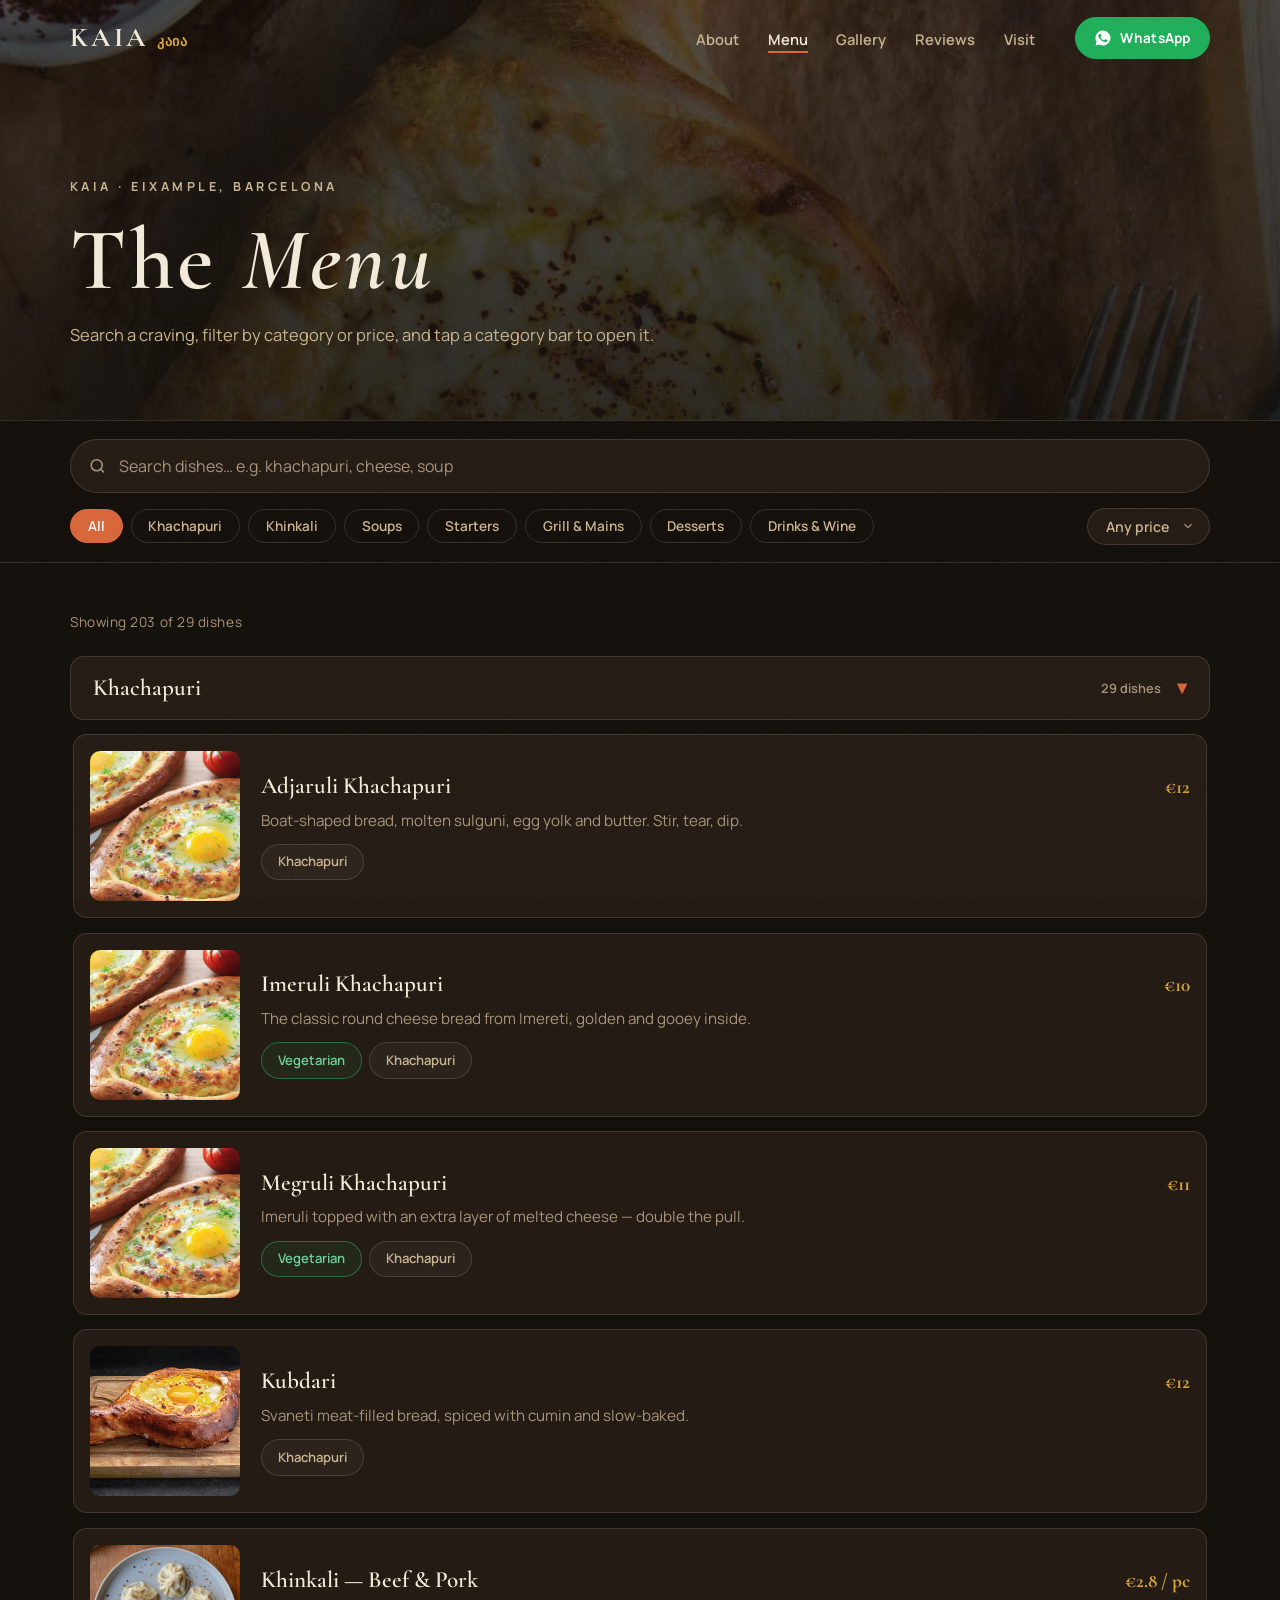
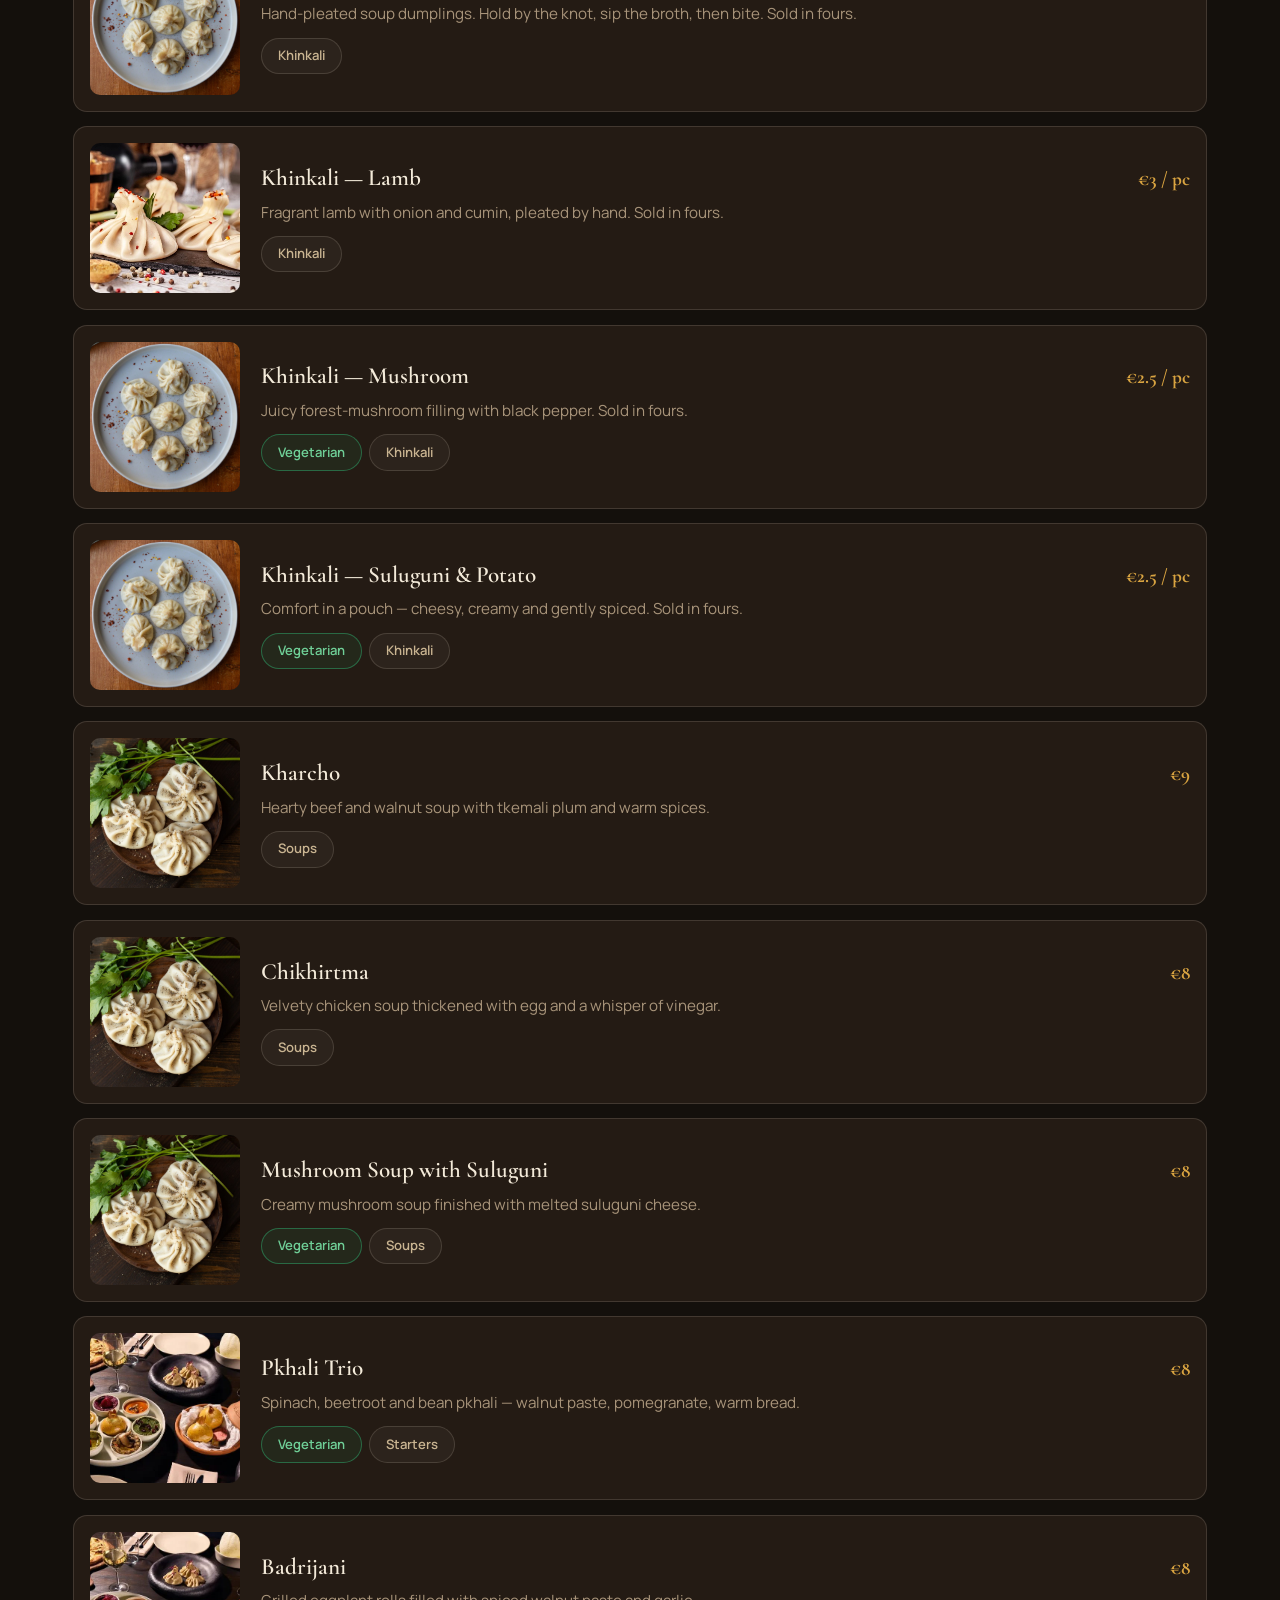
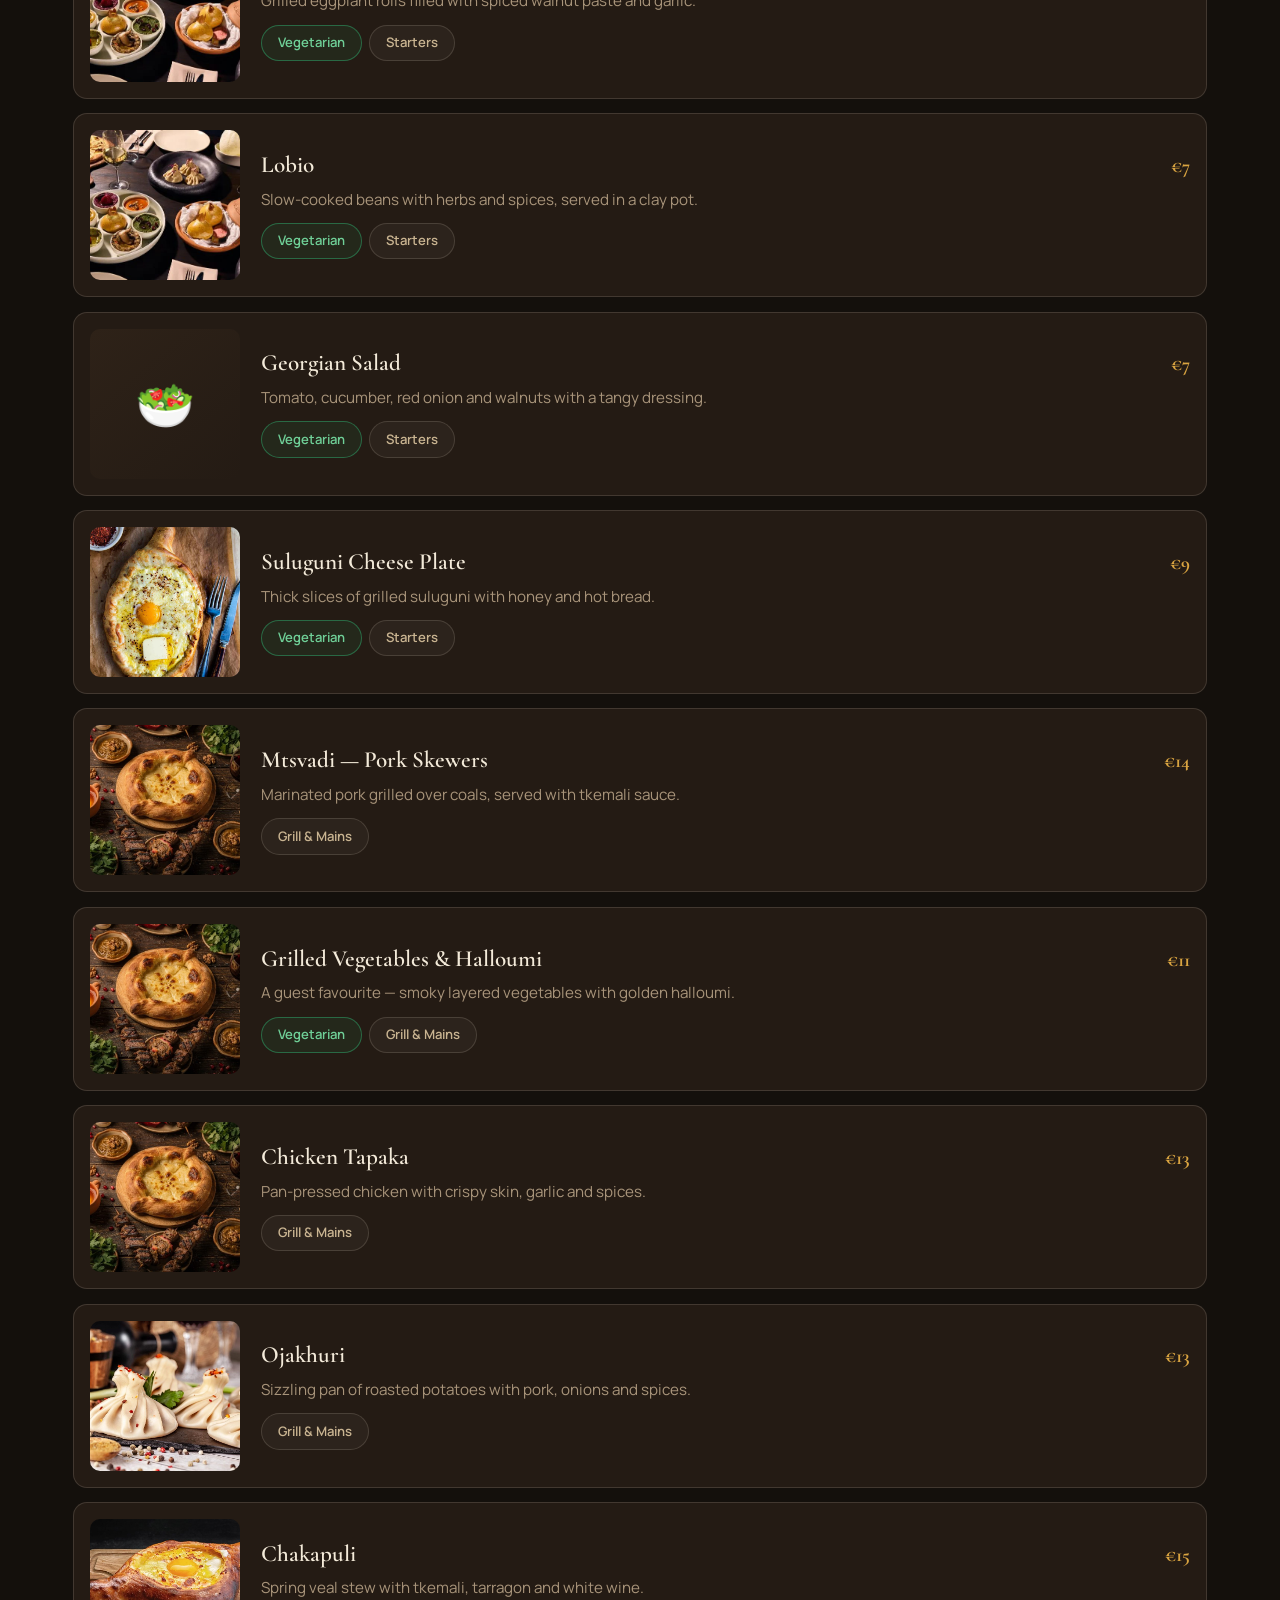
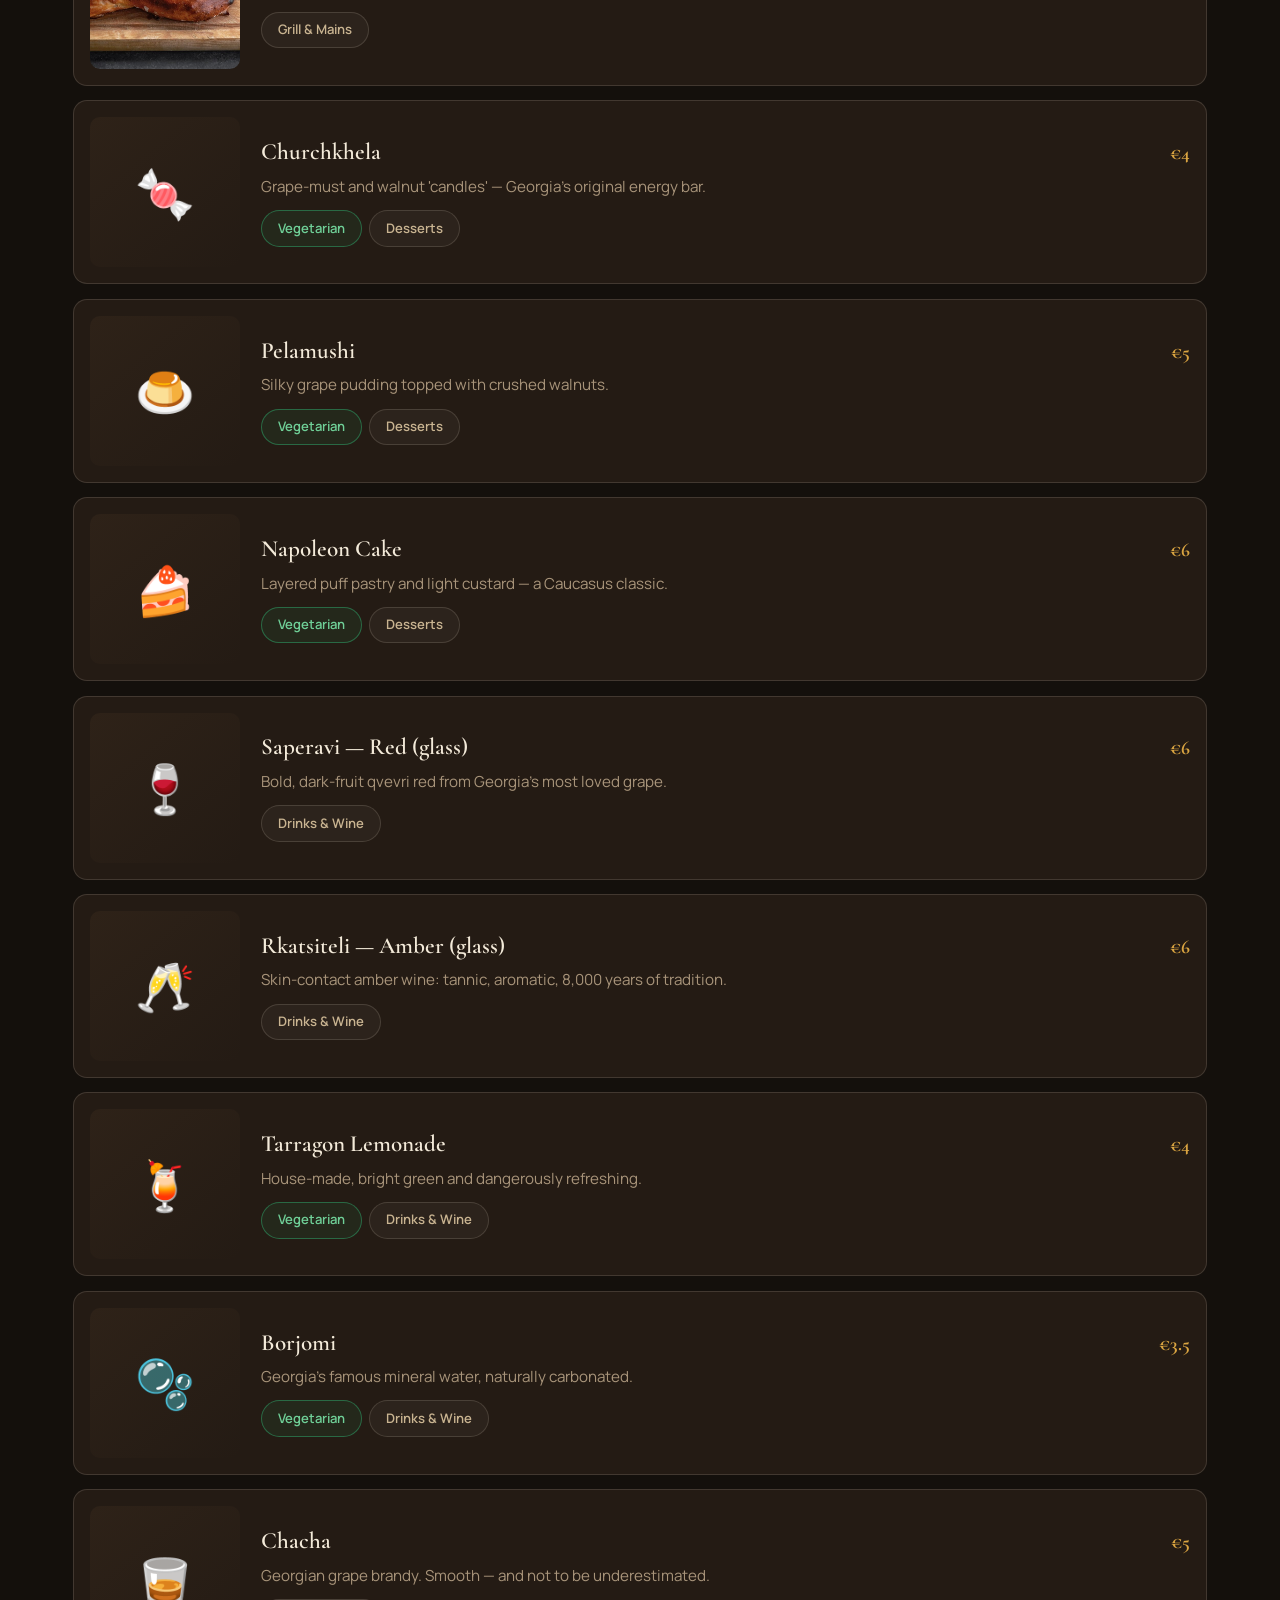
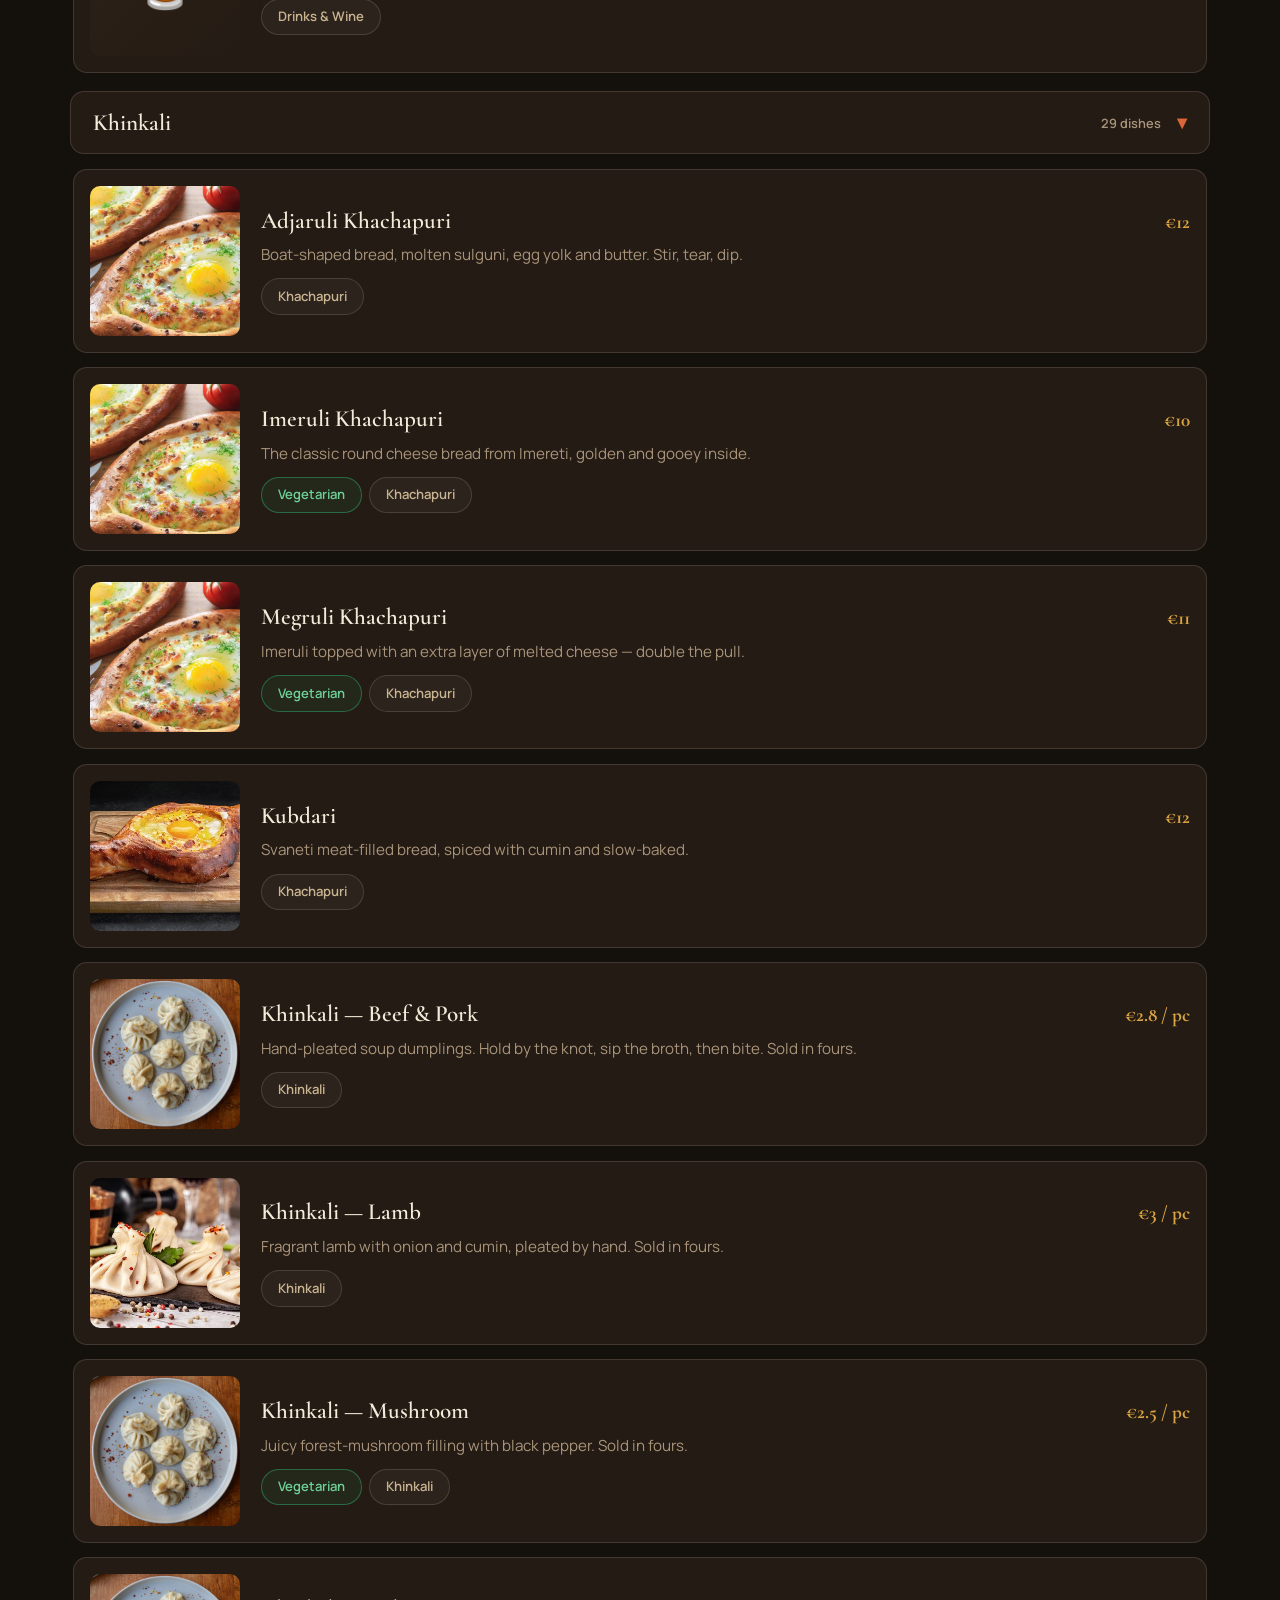
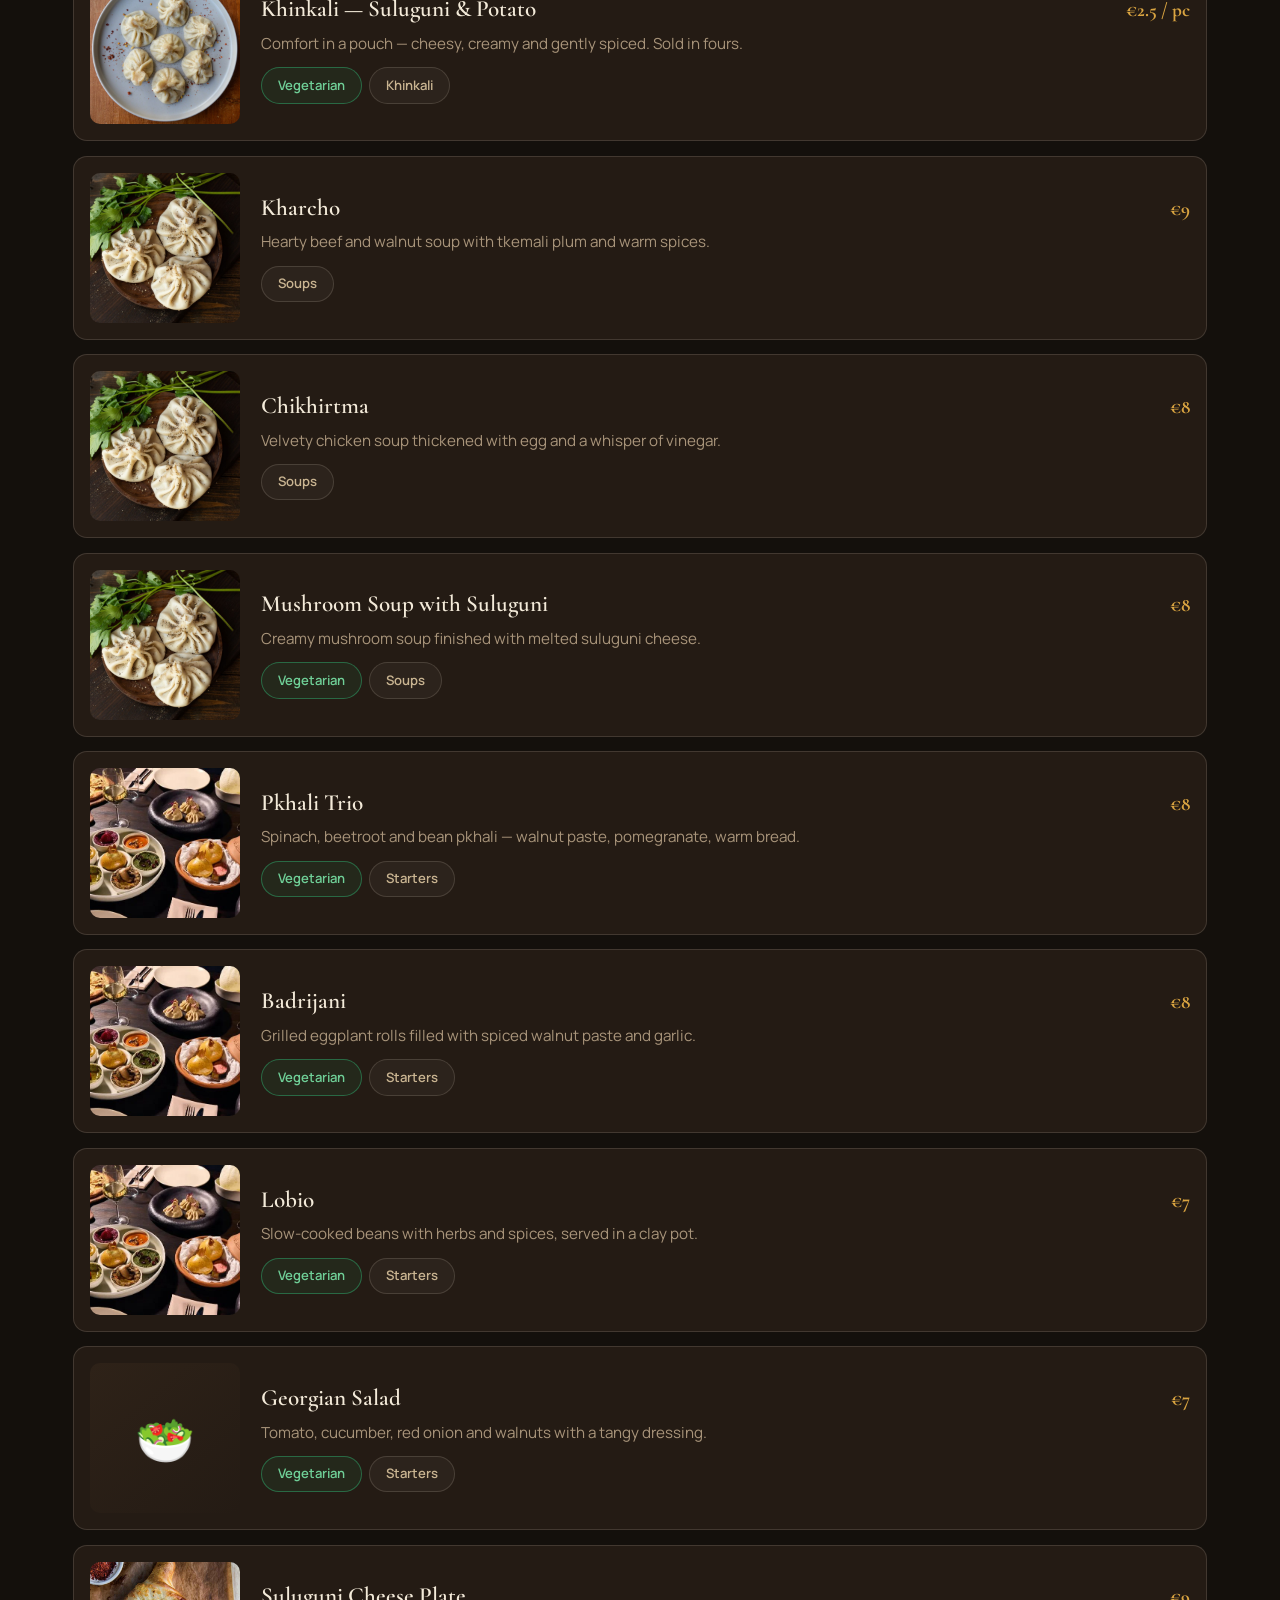
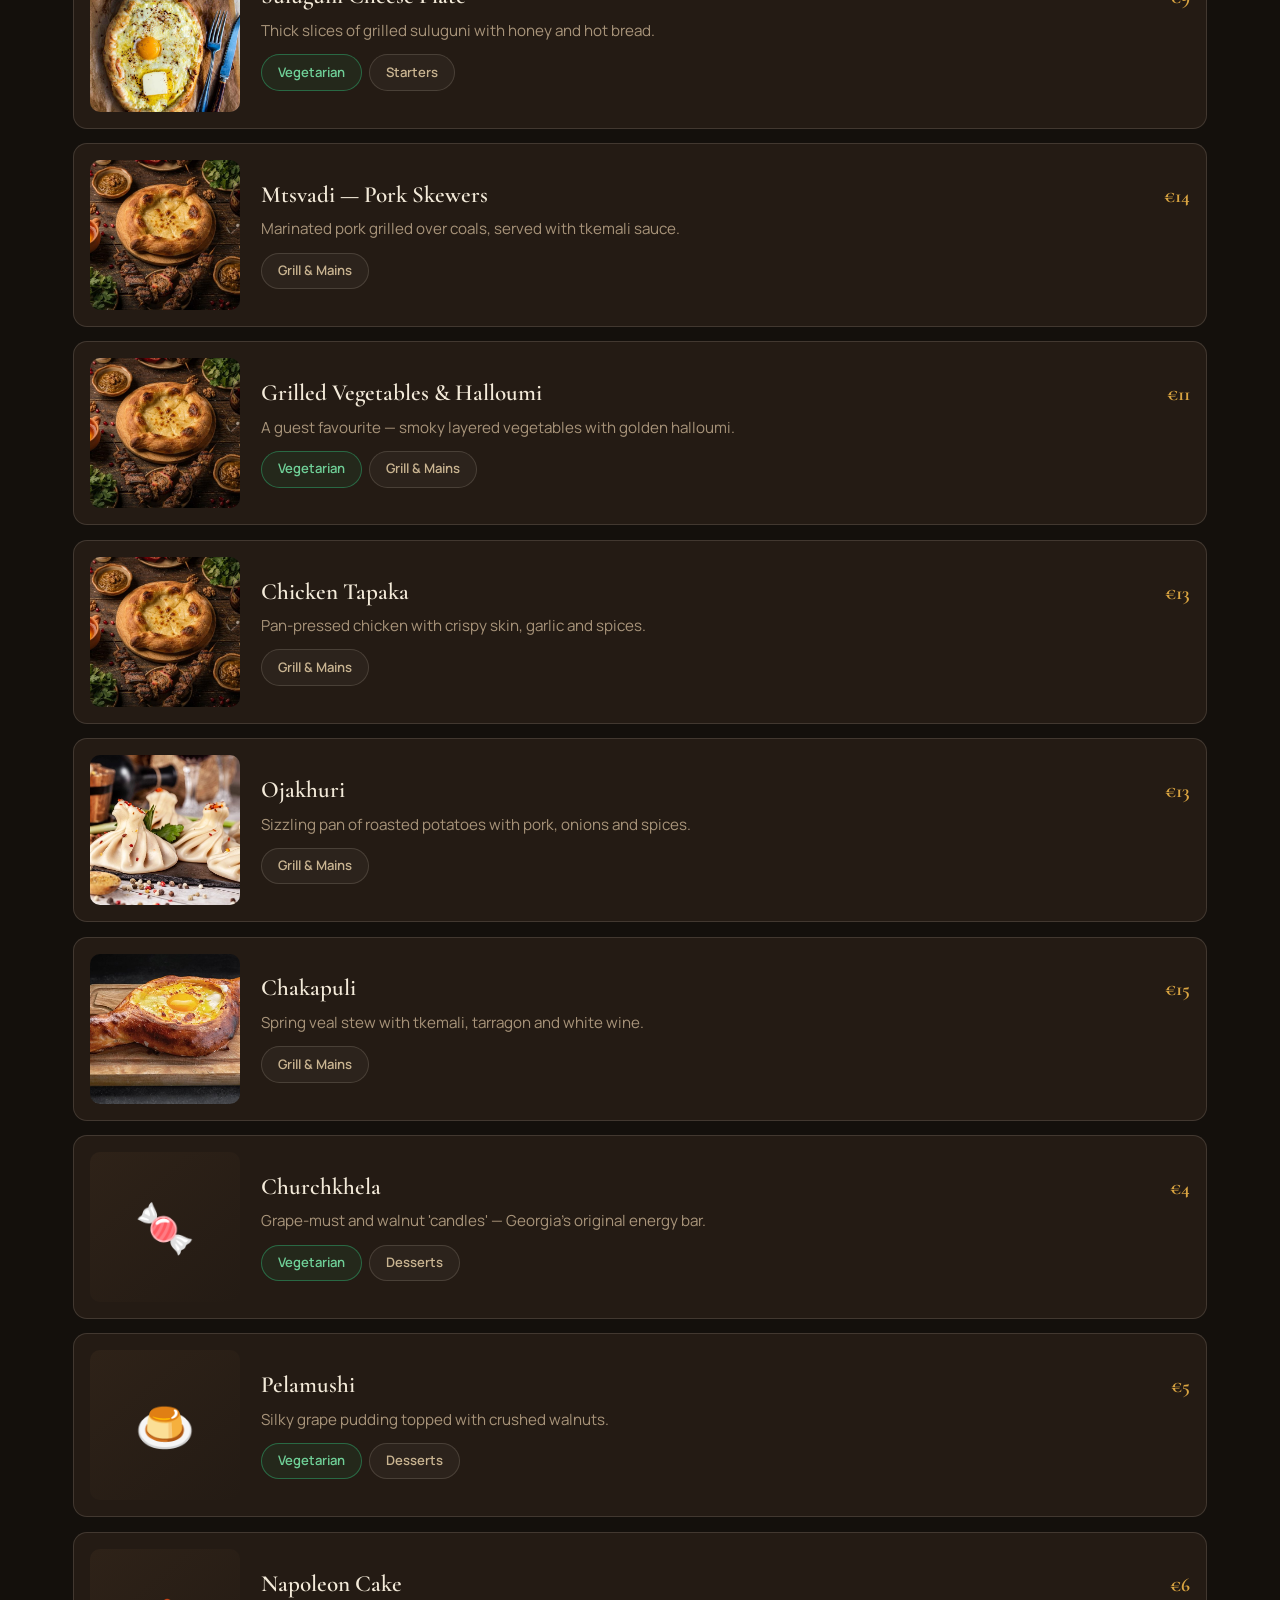
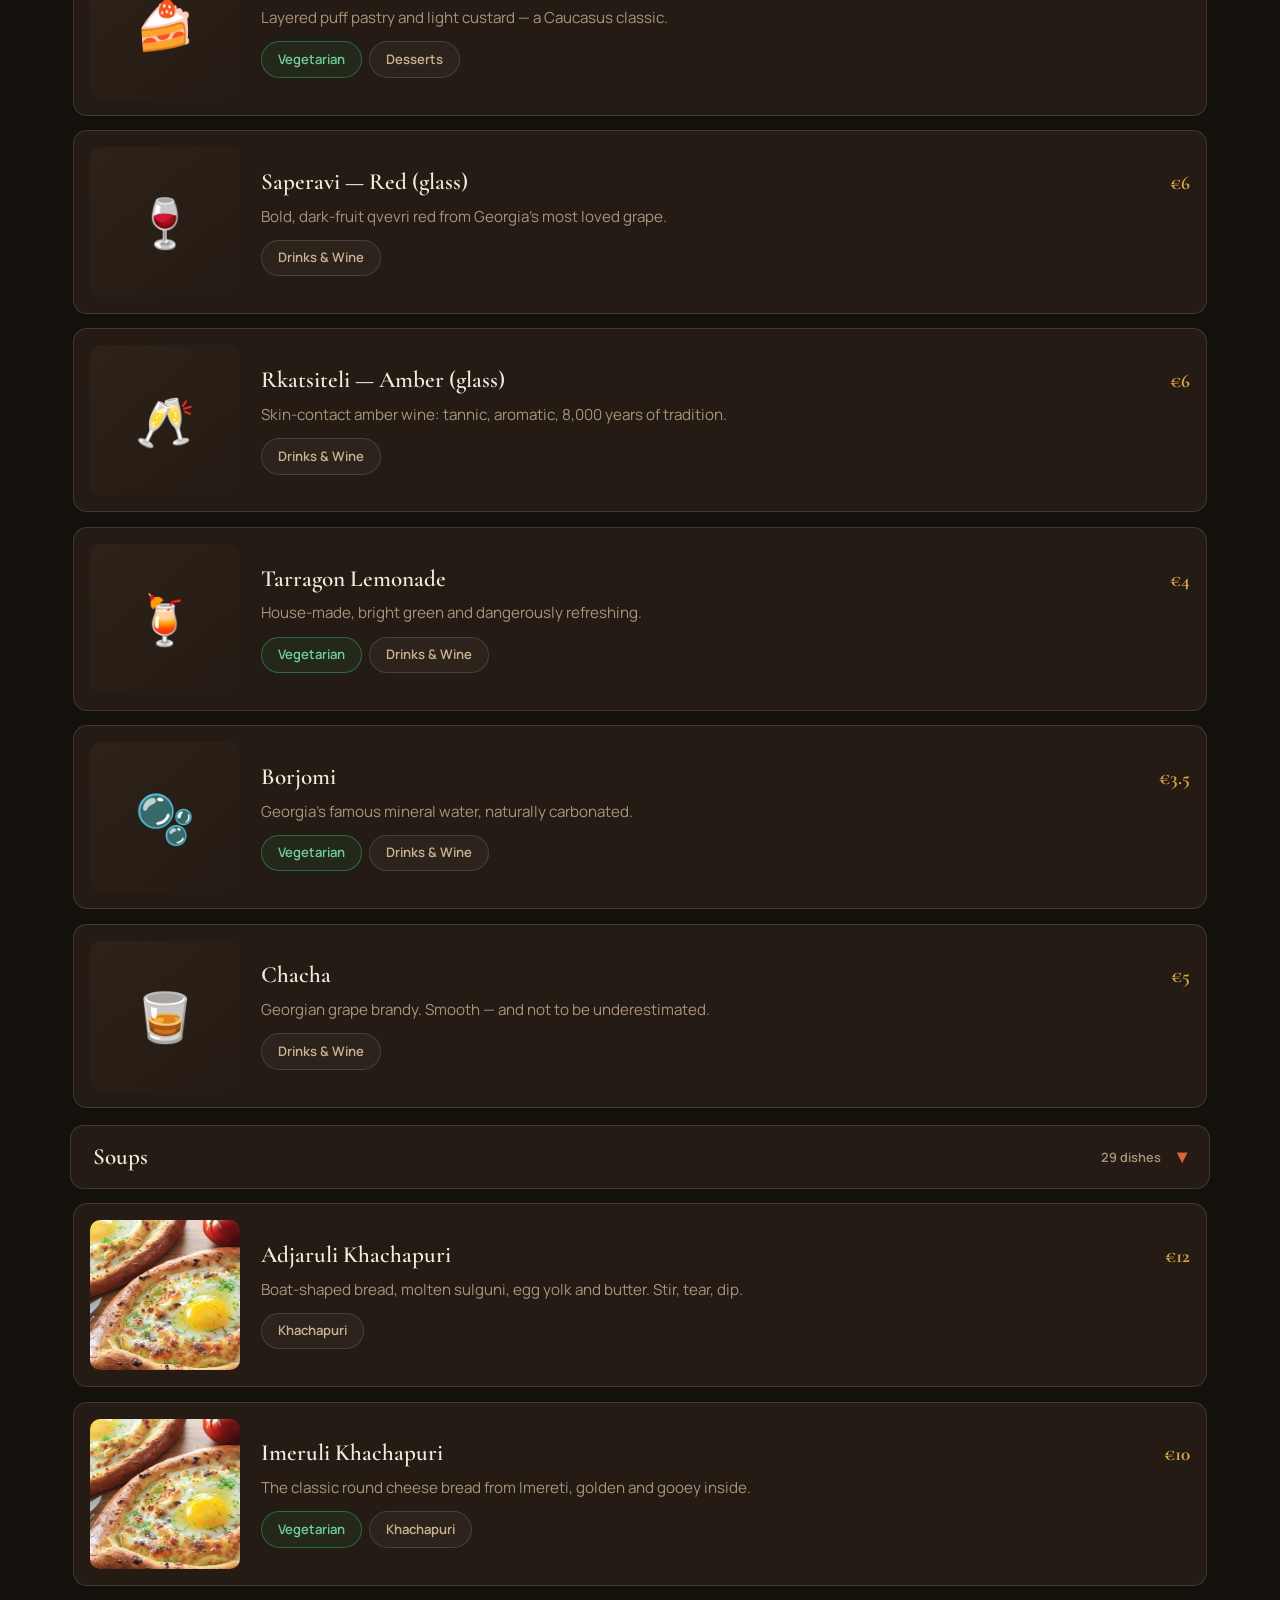
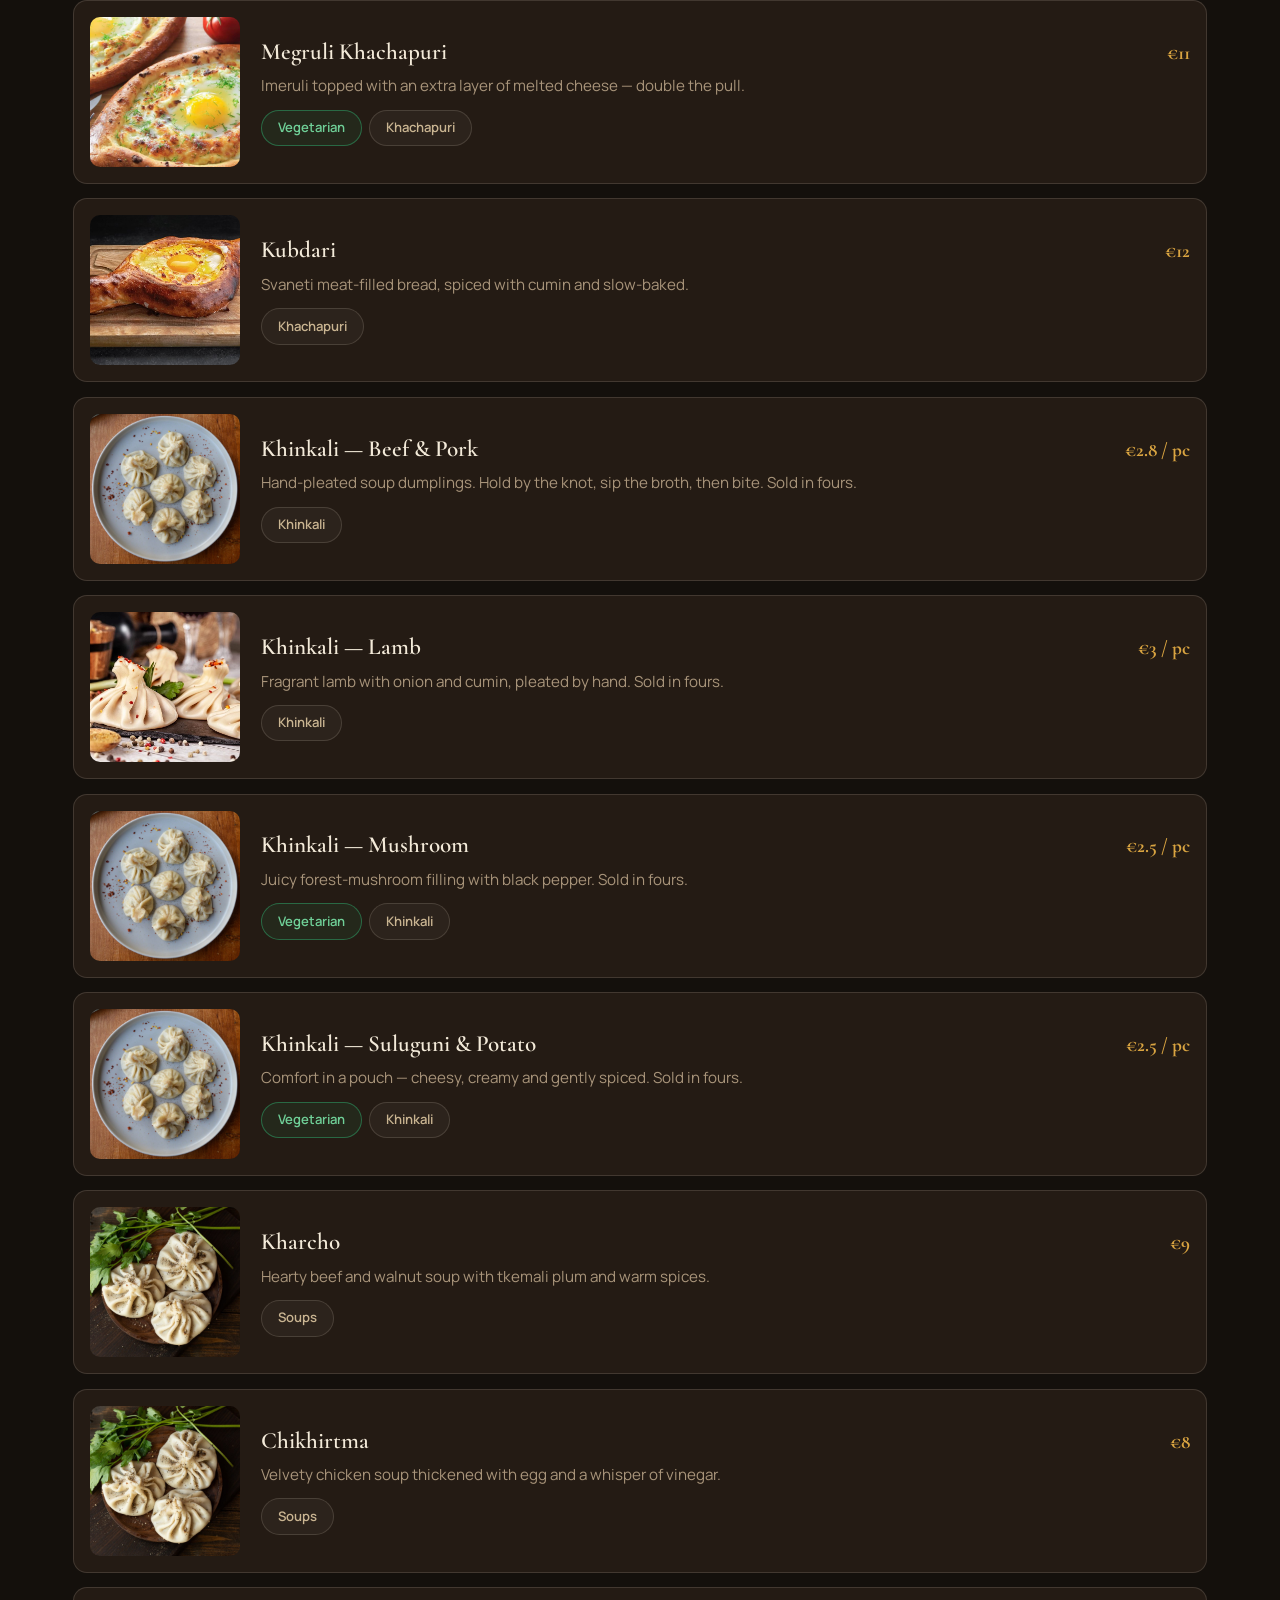
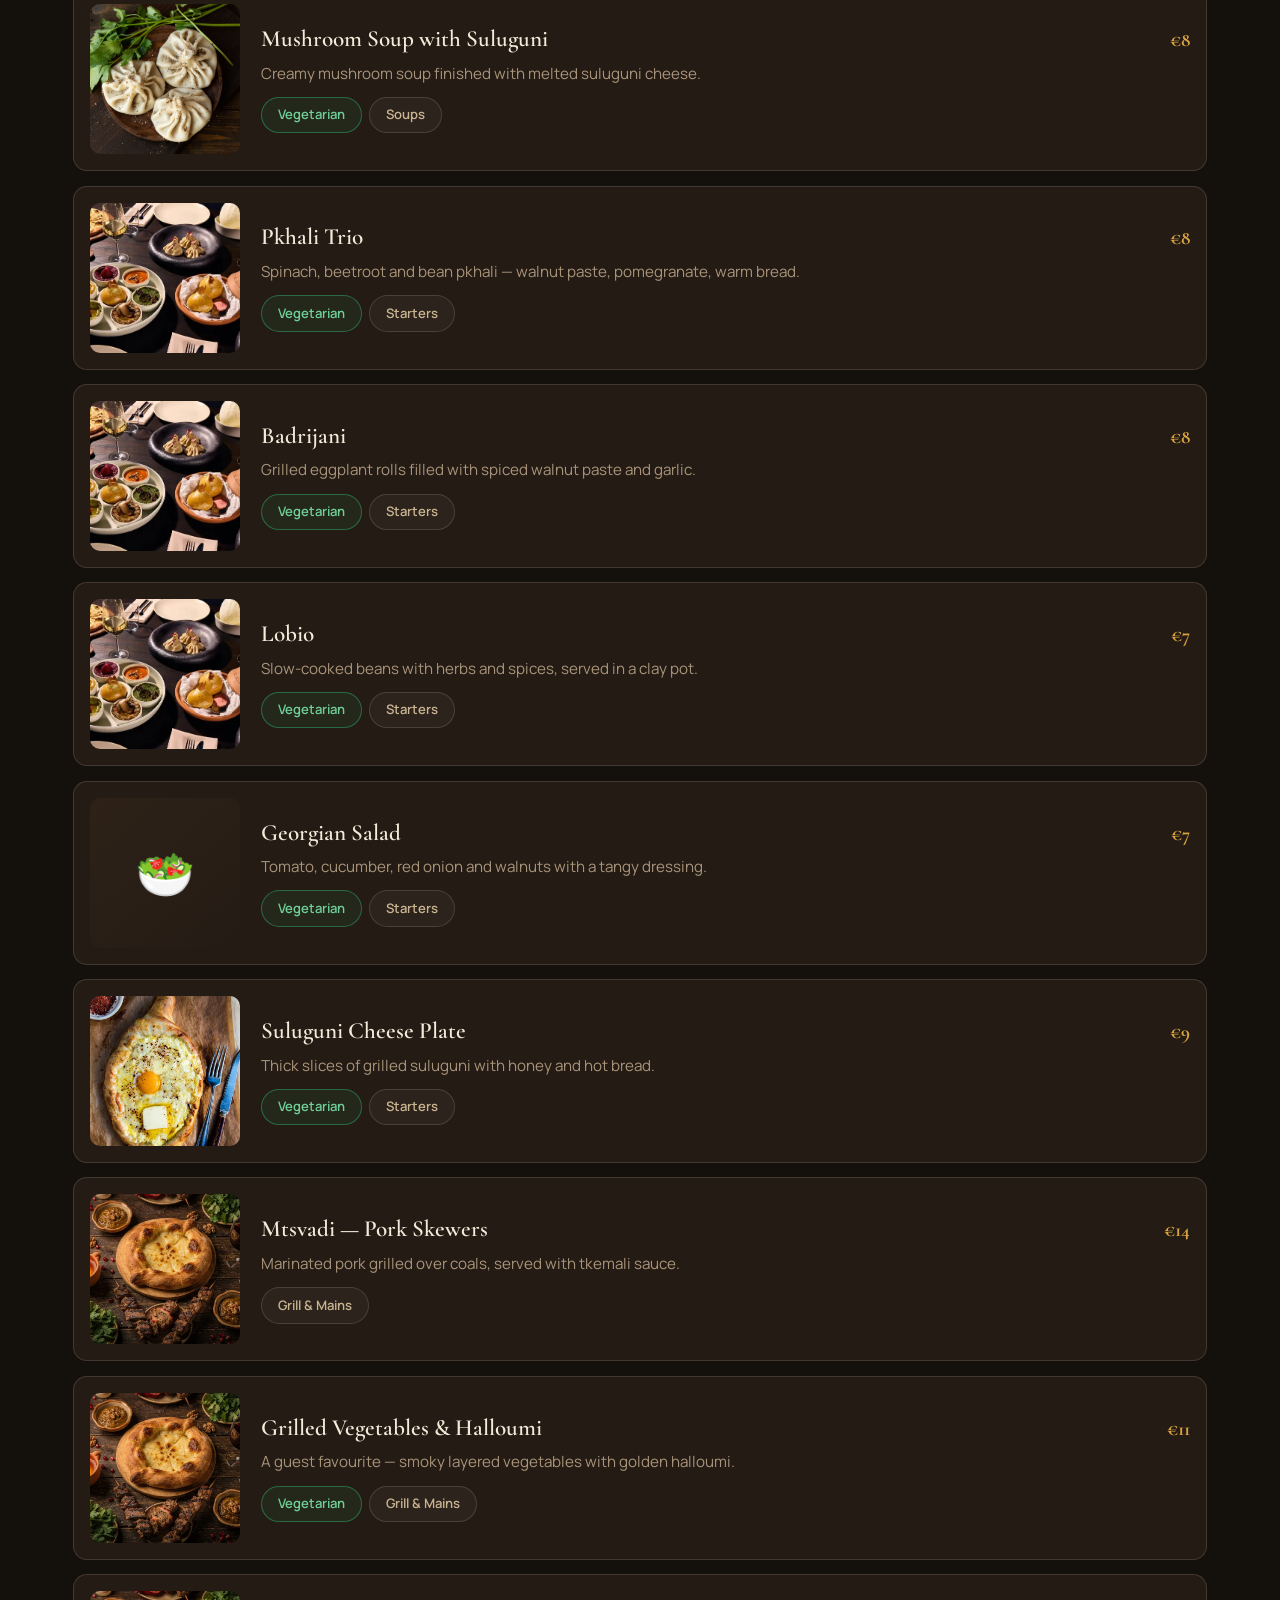
==== commit b62cdc5c: "Add files via upload" ====
--- a/menu.html
+++ b/menu.html
@@ -35,7 +35,7 @@
   <main>
     <!-- ============ PAGE HERO ============ -->
     <section class="page-hero">
-      <div class="page-hero-bg" style="background-image:url('images/hero.jpg')" role="img" aria-label="Adjaruli khachapuri"></div>
+      <div class="page-hero-bg" style="background-image:url('hero.jpg')" role="img" aria-label="Adjaruli khachapuri"></div>
       <div class="page-hero-scrim"></div>
       <div class="container page-hero-inner">
         <p class="eyebrow reveal">KAIA &middot; Eixample, Barcelona</p>
--- a/style.css
+++ b/style.css
@@ -101,7 +101,7 @@
 .hero { position: relative; min-height: 100svh; display: flex; align-items: center; }
 .hero-bg {
   position: absolute; inset: 0;
-  background: url("images/hero.jpg") center 32% / cover no-repeat;
+  background: url("hero.jpg") center 32% / cover no-repeat;
   transform: scale(1.04);
   animation: heroDrift 18s ease-in-out infinite alternate;
 }
